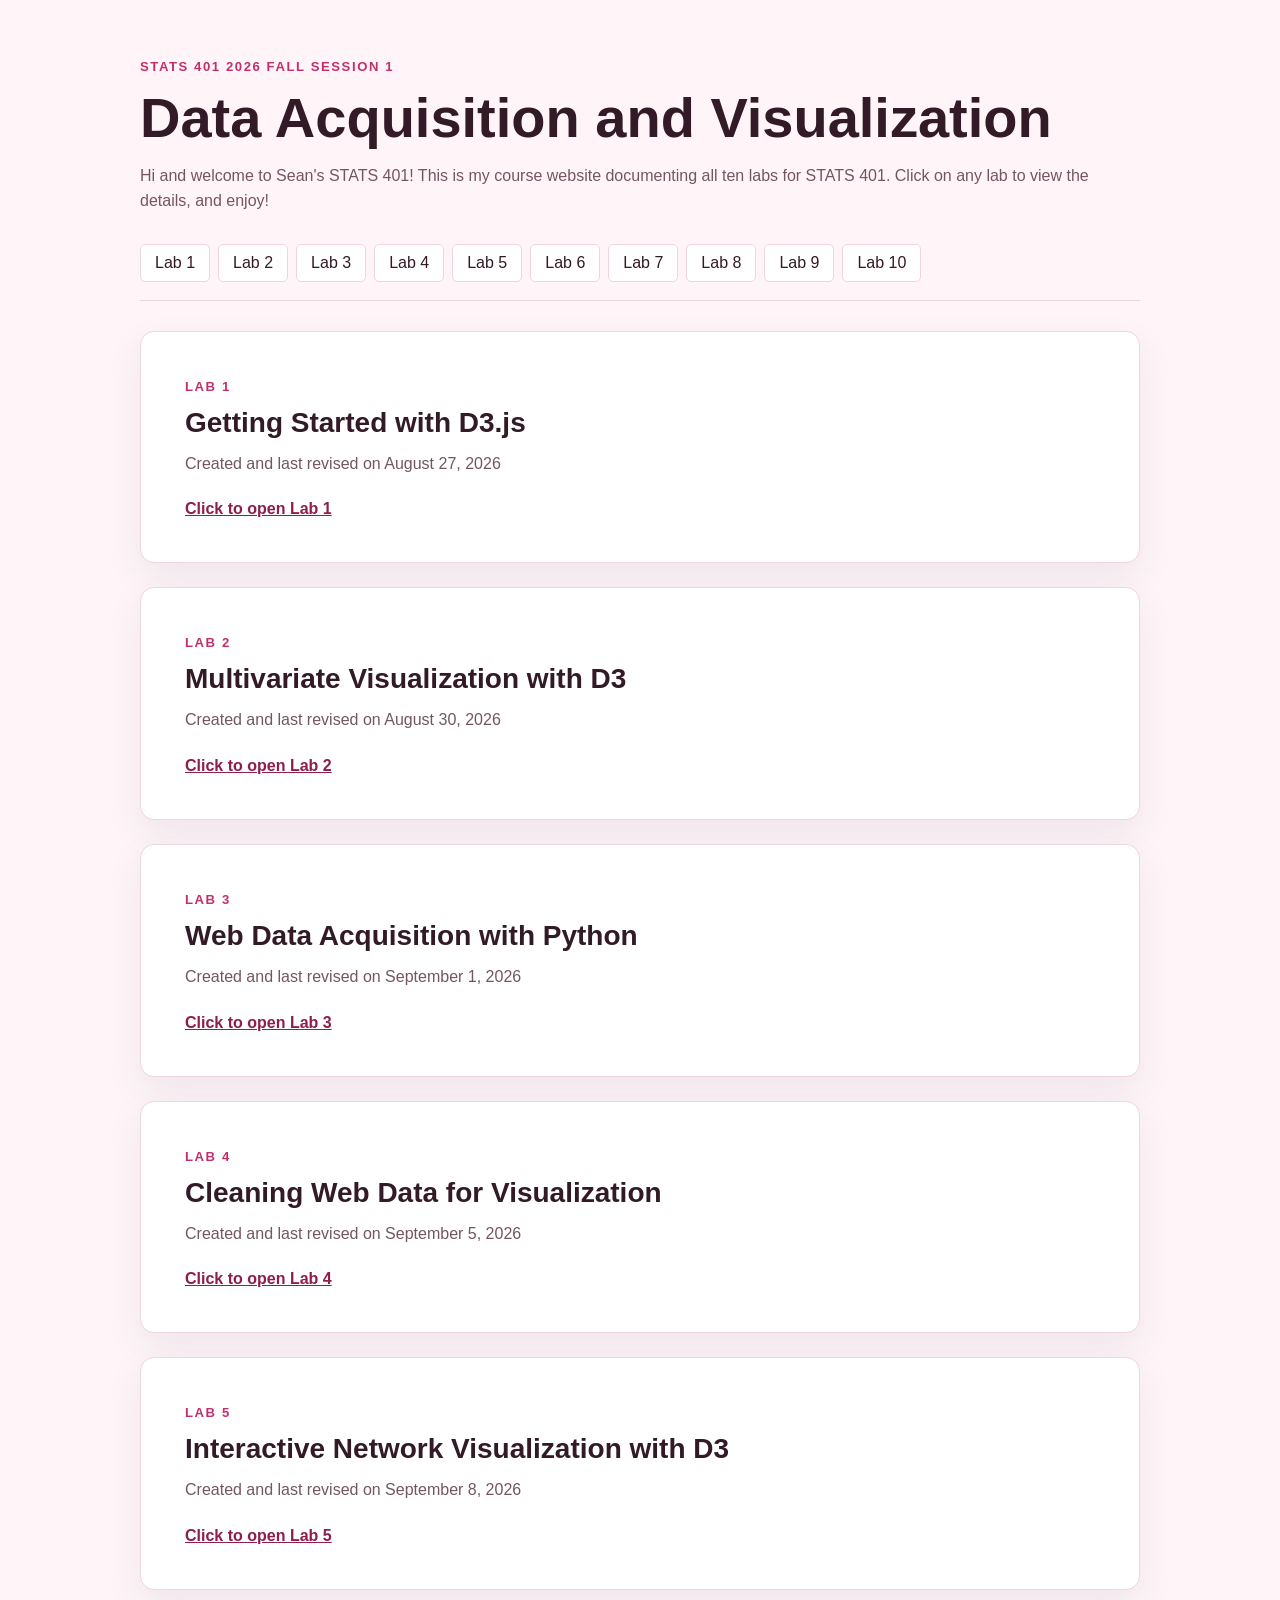
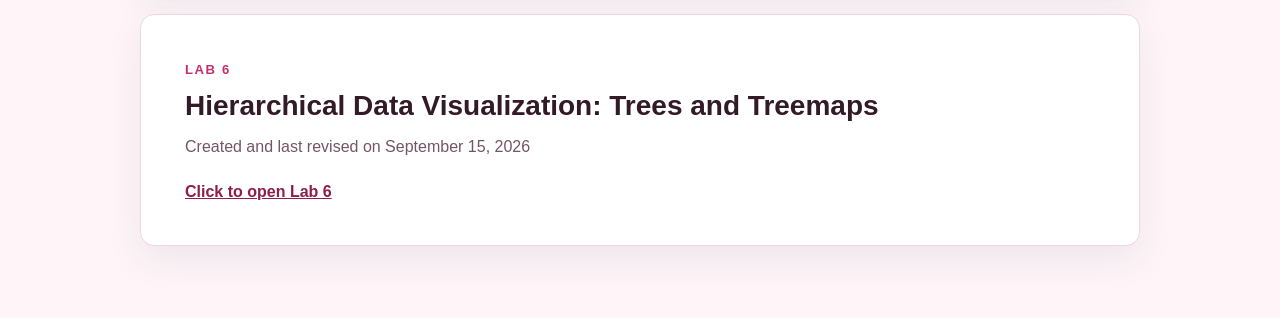
==== index.html @ 071e9806 "Complete Lab 6 hierarchical treemaps" ====
<!DOCTYPE html>
<html lang="en">
<head>
    <meta charset="UTF-8">
    <meta name="viewport" content="width=device-width, initial-scale=1.0">
    <title>STATS 401 Labs</title>
    <link rel="stylesheet" href="css/style.css?v=14">
</head>
<body>
    <main class="page-container">
        <header class="site-header">
            <p class="course-label">STATS 401 2026 Fall Session 1</p>
            <h1>Data Acquisition and Visualization</h1>
            <p class="site-description">Hi and welcome to Sean's STATS 401! This is my course website documenting all ten labs for STATS 401. Click on any lab to view the details, and enjoy!</p>
        </header>

        <nav class="lab-nav" aria-label="Lab navigation">
            <a href="lab1/index.html">Lab 1</a>
            <a href="lab2/index.html">Lab 2</a>
            <a href="lab3/index.html">Lab 3</a>
            <a href="lab4/index.html">Lab 4</a>
            <a href="lab5/index.html">Lab 5</a>
            <a href="lab6/index.html">Lab 6</a>
            <a href="lab7/index.html">Lab 7</a>
            <a href="lab8/index.html">Lab 8</a>
            <a href="lab9/index.html">Lab 9</a>
            <a href="lab10/index.html">Lab 10</a>
        </nav>

        <div class="lab-list">
            <section class="content-card">
                <p class="section-label">Lab 1</p>
                <h2>Getting Started with D3.js</h2>
                <p>Created and last revised on August 27, 2026</p>
                <a class="primary-link" href="lab1/index.html">Click to open Lab 1</a>
            </section>

            <section class="content-card">
                <p class="section-label">Lab 2</p>
                <h2>Multivariate Visualization with D3</h2>
                <p>Created and last revised on August 30, 2026</p>
                <a class="primary-link" href="lab2/index.html">Click to open Lab 2</a>
            </section>

            <section class="content-card">
                <p class="section-label">Lab 3</p>
                <h2>Web Data Acquisition with Python</h2>
                <p>Created and last revised on September 1, 2026</p>
                <a class="primary-link" href="lab3/index.html">Click to open Lab 3</a>
            </section>

            <section class="content-card">
                <p class="section-label">Lab 4</p>
                <h2>Cleaning Web Data for Visualization</h2>
                <p>Created and last revised on September 5, 2026</p>
                <a class="primary-link" href="lab4/index.html">Click to open Lab 4</a>
            </section>

            <section class="content-card">
                <p class="section-label">Lab 5</p>
                <h2>Interactive Network Visualization with D3</h2>
                <p>Created and last revised on September 8, 2026</p>
                <a class="primary-link" href="lab5/index.html">Click to open Lab 5</a>
            </section>

            <section class="content-card">
                <p class="section-label">Lab 6</p>
                <h2>Hierarchical Data Visualization: Trees and Treemaps</h2>
                <p>Created and last revised on September 15, 2026</p>
                <a class="primary-link" href="lab6/index.html">Click to open Lab 6</a>
            </section>
        </div>
    </main>
</body>
</html>
---- css/style.css ----
:root {
    --background: #fff5f8;
    --surface: #ffffff;
    --text: #321a26;
    --muted: #745563;
    --border: #f0d5df;
    --accent: #c32f6c;
    --accent-dark: #8f1d4d;
    --bar: #d9578b;
}
* {
    box-sizing: border-box;
}

body {
    margin: 0;
    min-height: 100vh;
    color: var(--text);
    background: var(--background);
    font-family: Arial, sans-serif;
}

.page-container {
    width: min(1000px, calc(100% - 32px));
    margin: 0 auto;
    padding: 56px 0 72px;
}

.site-header {
    margin-bottom: 30px;
}

h1,
h2,
p {
    margin-top: 0;
}

h1 {
    margin-bottom: 14px;
    font-size: clamp(2rem, 5vw, 3.5rem);
    line-height: 1.1;
}

h2 {
    margin-bottom: 12px;
    font-size: 1.75rem;
}

p {
    line-height: 1.6;
}

.course-label,
.section-label {
    margin-bottom: 10px;
    color: var(--accent);
    font-size: 0.82rem;
    font-weight: 700;
    letter-spacing: 0.12em;
    text-transform: uppercase;
}

.site-description,
.chart-description,
.content-card > p:not(.course-label, .section-label) {
    color: var(--muted);
}

.lab-nav {
    display: flex;
    flex-wrap: wrap;
    gap: 8px;
    margin: 30px 0;
    padding-bottom: 18px;
    border-bottom: 1px solid var(--border);
}

.lab-nav a {
    padding: 9px 14px;
    color: var(--text);
    background: var(--surface);
    border: 1px solid var(--border);
    border-radius: 5px;
    text-decoration: none;
}

.lab-nav a:hover,
.lab-nav a:focus-visible,
.lab-nav a.active {
    color: #ffffff;
    background: var(--accent-dark);
    border-color: var(--accent-dark);
}

.content-card {
    padding: clamp(24px, 5vw, 44px);
    background: var(--surface);
    border: 1px solid var(--border);
    border-radius: 14px;
    box-shadow: 0 14px 36px rgba(36, 57, 86, 0.08);
}

.lab-list {
    display: grid;
    gap: 24px;
}

.compact-nav {
    margin-top: 0;
}

.encoding-summary {
    display: grid;
    grid-template-columns: repeat(4, minmax(0, 1fr));
    gap: 10px;
    margin-top: 24px;
}

.encoding-summary span {
    display: flex;
    flex-direction: column;
    gap: 4px;
    padding: 12px 14px;
    color: var(--muted);
    background: var(--background);
    border: 1px solid var(--border);
    border-radius: 9px;
    font-size: 0.9rem;
}

.encoding-summary strong {
    color: var(--accent-dark);
}

.visualization-shell {
    position: relative;
    margin-top: 28px;
    overflow-x: auto;
}

.visualization-shell svg {
    display: block;
    width: 100%;
    min-width: 760px;
    height: auto;
}

.axis-title,
.legend-title {
    fill: var(--accent-dark);
    font-size: 15px;
    font-weight: 700;
}

.grid-lines path {
    display: none;
}

.grid-lines line {
    stroke: #f0dce4;
    stroke-width: 1;
}

.plot-axis path,
.plot-axis line {
    stroke: #8b6b78;
}

.plot-axis text {
    fill: var(--muted);
    font-size: 12px;
}

.city-mark {
    cursor: pointer;
    outline: none;
}

.city-point {
    filter: drop-shadow(0 4px 5px rgba(97, 22, 55, 0.2));
    transition: transform 150ms ease, stroke 150ms ease, opacity 150ms ease;
}

.city-mark:hover .city-point,
.city-mark:focus .city-point {
    stroke: var(--accent-dark);
    stroke-width: 3;
    transform: scale(1.12);
}

.city-label {
    fill: var(--text);
    font-size: 11px;
    font-weight: 700;
    paint-order: stroke;
    stroke: #ffffff;
    stroke-width: 3px;
    stroke-linejoin: round;
    pointer-events: none;
}

.city-tooltip {
    position: absolute;
    z-index: 3;
    display: flex;
    flex-direction: column;
    gap: 4px;
    min-width: 205px;
    padding: 12px 14px;
    color: #ffffff;
    background: var(--accent-dark);
    border-radius: 9px;
    box-shadow: 0 10px 26px rgba(80, 13, 43, 0.28);
    opacity: 0;
    pointer-events: none;
    transform: translate(-50%, calc(-100% - 14px));
    transition: opacity 120ms ease;
}

.city-tooltip.visible {
    opacity: 1;
}

.city-tooltip span {
    font-size: 0.88rem;
}

.size-legend-circle {
    fill: #f4a9c1;
    stroke: var(--accent-dark);
    stroke-width: 1.5;
}

.legend-label {
    fill: var(--muted);
    font-size: 13px;
}

.figure-caption {
    margin: 12px 0 0;
    color: var(--muted);
    font-size: 0.9rem;
    text-align: center;
}

.dataset-summary {
    display: grid;
    grid-template-columns: repeat(2, minmax(0, 1fr));
    gap: 12px;
    margin: 28px 0 34px;
}

.dataset-summary span {
    display: flex;
    flex-direction: column;
    gap: 5px;
    padding: 15px 16px;
    color: var(--muted);
    background: var(--background);
    border: 1px solid var(--border);
    border-radius: 9px;
}

.dataset-summary strong {
    color: var(--accent-dark);
}

.dataset-summary a,
.data-table a {
    color: var(--accent-dark);
    font-weight: 700;
}

.acquisition-notes {
    padding: 24px;
    background: #fff8fa;
    border-left: 4px solid var(--accent);
    border-radius: 0 10px 10px 0;
}

.acquisition-notes h2 {
    font-size: 1.35rem;
}

.acquisition-notes p {
    margin-bottom: 0;
    color: var(--muted);
}

.table-section {
    margin-top: 38px;
}

.table-heading-row {
    display: flex;
    align-items: flex-end;
    justify-content: space-between;
    gap: 24px;
}

.search-control {
    display: flex;
    flex-direction: column;
    gap: 7px;
    width: min(320px, 100%);
    color: var(--muted);
    font-size: 0.86rem;
    font-weight: 700;
}

.search-control input {
    width: 100%;
    padding: 10px 12px;
    color: var(--text);
    background: #ffffff;
    border: 1px solid var(--border);
    border-radius: 7px;
    font: inherit;
}

.search-input-group { display: flex; }
.search-input-group input { min-width: 0; flex: 1; border-radius: 7px 0 0 7px; }
.search-control button { padding: 10px 13px; color: #fff; background: var(--accent-dark); border: 1px solid var(--accent-dark); border-radius: 0 7px 7px 0; cursor: pointer; font: inherit; font-weight: 700; }
.search-control button:hover, .search-control button:focus-visible { background: var(--accent); }
.search-control button:disabled { opacity: .6; cursor: wait; }

.search-control input:focus {
    border-color: var(--accent);
    outline: 3px solid rgba(195, 47, 108, 0.14);
}

.sorting-help,
.table-status {
    color: var(--muted);
    font-size: 0.92rem;
}

.sorting-help {
    margin: 10px 0 4px;
}

.table-status {
    margin-bottom: 16px;
    font-weight: 700;
}

.table-container {
    max-height: 680px;
    overflow: auto;
    border: 1px solid var(--border);
    border-radius: 10px;
}

.data-table {
    width: 100%;
    min-width: 850px;
    border-collapse: collapse;
    background: #ffffff;
    font-size: 0.88rem;
}

.data-table caption {
    position: absolute;
    width: 1px;
    height: 1px;
    padding: 0;
    overflow: hidden;
    clip: rect(0, 0, 0, 0);
    white-space: nowrap;
    border: 0;
}

.data-table th {
    position: sticky;
    top: 0;
    z-index: 1;
    padding: 0;
    color: #ffffff;
    background: var(--accent-dark);
    text-align: left;
}

.sort-button {
    display: flex;
    align-items: center;
    justify-content: space-between;
    gap: 10px;
    width: 100%;
    padding: 13px 14px;
    color: inherit;
    background: transparent;
    border: 0;
    cursor: pointer;
    font: inherit;
    font-weight: 700;
    text-align: left;
}

.sort-button:hover,
.sort-button:focus-visible,
.sort-button.active {
    background: var(--accent);
}

.sort-indicator {
    min-width: 18px;
    font-size: 1.25rem;
    font-weight: 900;
}

.static-column-heading { display: block; padding: 13px 14px; }
.popularity-stars { color: #b11f5d; font-size: 1rem; letter-spacing: .04em; white-space: nowrap; }

.data-table td {
    padding: 11px 14px;
    color: var(--muted);
    border-bottom: 1px solid var(--border);
    vertical-align: top;
}

.data-table tbody tr:nth-child(even) {
    background: #fff7fa;
}

.data-table tbody tr:hover {
    background: #fdebf2;
}

.data-table tbody tr:last-child td {
    border-bottom: 0;
}

.justification-card {
    margin-top: 24px;
}

.justification-card p:last-child {
    margin-bottom: 0;
    color: var(--muted);
}

.primary-link,
.back-link {
    color: var(--accent-dark);
    font-weight: 700;
}

.primary-link {
    display: inline-block;
    margin-top: 8px;
}

.back-link {
    display: inline-block;
    margin-bottom: 24px;
    text-decoration: none;
}

#chart {
    position: relative;
    margin-top: 30px;
    overflow-x: auto;
}

#chart svg {
    display: block;
    width: 100%;
    min-width: 700px;
    height: auto;
}

.bar {
    fill: var(--bar);
    cursor: pointer;
    transition: fill 160ms ease, opacity 160ms ease;
}

.bar:hover,
.bar:focus {
    fill: var(--accent-dark);
    outline: none;
}

.chart-tooltip {
    position: absolute;
    z-index: 2;
    display: flex;
    flex-direction: column;
    gap: 3px;
    min-width: 112px;
    padding: 10px 12px;
    color: #ffffff;
    background: var(--accent-dark);
    border-radius: 7px;
    box-shadow: 0 8px 22px rgba(80, 13, 43, 0.22);
    opacity: 0;
    pointer-events: none;
    transform: translate(-50%, calc(-100% - 12px));
    transition: opacity 120ms ease;
}

.chart-tooltip.visible {
    opacity: 1;
}

.chart-tooltip span {
    font-size: 0.88rem;
}

.name-label,
.score-label {
    text-anchor: middle;
}

.name-label {
    fill: var(--text);
    font-size: 15px;
    font-weight: 700;
}

.score-label {
    fill: var(--muted);
    font-size: 14px;
}

.error-message {
    padding: 14px;
    color: #8b1e1e;
    background: #fff1f1;
    border: 1px solid #efc2c2;
    border-radius: 6px;
}

.placeholder-card {
    max-width: 680px;
}

.method-note {
    margin: 30px 0;
    padding: 20px 22px;
    background: #fff8fa;
    border-left: 4px solid var(--accent);
    border-radius: 0 10px 10px 0;
}

.method-note h2 { font-size: 1.3rem; }
.method-note p { margin-bottom: 0; color: var(--muted); }
.method-note code { color: var(--accent-dark); overflow-wrap: anywhere; }
.lab4-figure { margin-top: 34px; }
.lab4-chart { position: relative; margin-top: 22px; overflow-x: auto; }
.lab4-chart svg { display: block; width: 100%; min-width: 700px; height: auto; }
.sentiment-segment { cursor: pointer; stroke: #fff; stroke-width: 2; transition: opacity 150ms ease, stroke-width 150ms ease; }
.sentiment-segment:hover,
.sentiment-segment:focus { opacity: .82; stroke: var(--text); stroke-width: 3; outline: none; }
.sentiment-legend text { fill: var(--text); font-size: 14px; font-weight: 700; }
.lab4-tooltip { min-width: 210px; }

.lab5-section { margin-top: 42px; }
.network-chart,
.matrix-chart { position: relative; margin-top: 18px; overflow-x: auto; border: 1px solid var(--border); border-radius: 12px; background: #fffafd; }
.network-chart svg,
.matrix-chart svg { display: block; width: 100%; height: auto; }
.network-chart svg { min-width: 100%; }
.matrix-chart svg { min-width: 720px; }
.network-legend { display: grid; gap: 12px; margin-top: 18px; padding: 16px 18px; background: #fff7fa; border: 1px solid var(--border); border-radius: 10px; color: var(--muted); font-size: .86rem; }
.legend-row { display: flex; flex-wrap: wrap; align-items: center; gap: 8px 14px; }
.legend-row strong { min-width: 185px; color: var(--text); }
.legend-item { display: inline-flex; align-items: center; gap: 6px; }
.legend-swatch { width: 13px; height: 13px; border-radius: 3px; border: 1px solid rgba(80, 13, 43, .24); }
.legend-strip { width: 8px; height: 17px; border-radius: 2px; }
.legend-line { width: 34px; height: 0; border-top: 4px solid #655d66; }
.legend-line.route-metro { height: 4px; border: 0; background: repeating-linear-gradient(to right, #655d66 0 10px, transparent 10px 18px); }
.legend-line.route-shuttle { height: 6px; border: 0; background: radial-gradient(circle, #655d66 0 2px, transparent 2.2px) left center / 9px 6px repeat-x; }
.legend-note { flex-basis: 100%; color: var(--accent-dark); font-weight: 700; }
.station-key { display: inline-block; width: 16px; height: 16px; border: 2px solid var(--accent-dark); border-radius: 50%; background: #fff; }
.station-terminal { background: var(--accent-dark); }
.station-transfer { background: linear-gradient(90deg, var(--accent-dark) 0 50%, #fff 50% 100%); }
.node-size-example { display: inline-block; border: 2px solid var(--accent-dark); border-radius: 50%; background: #fff; }
.node-small { width: 14px; height: 14px; }
.node-large { width: 32px; height: 32px; }
.link-width-example { display: inline-block; width: 48px; border-top: solid #655d66; }
.link-thin { border-top-width: 2px; }
.link-wide { border-top-width: 9px; }
.time-light { background: #e1e1e1; }
.time-medium { background: #929292; }
.time-dark { background: #353535; }
.network-links line { stroke-opacity: .56; cursor: pointer; transition: opacity 130ms ease, stroke-width 130ms ease; }
.network-links line.dimmed { opacity: .06; }
.network-links line.emphasized { opacity: 1; stroke-width: 9px; }
.network-node { cursor: grab; transition: opacity 130ms ease; outline: none; }
.network-node:active { cursor: grabbing; }
.network-node.dimmed { opacity: .12; }
.network-node .node-outline { stroke-width: 3px; filter: drop-shadow(0 2px 2px rgba(30, 25, 30, .18)); }
.network-node .node-role-fill { pointer-events: none; }
.network-node:focus .node-outline,
.network-node:hover .node-outline { stroke: var(--text); stroke-width: 4.5px; }
.node-number { fill: #241a20; stroke: #fff; stroke-width: 3px; paint-order: stroke; font-size: 10px; font-weight: 900; text-anchor: middle; pointer-events: none; }
.network-tooltip { min-width: 210px; }
.matrix-cell { stroke: #f3dce5; stroke-width: .45px; }
.matrix-cell.connected { cursor: pointer; }
.matrix-cell.connected:hover,
.matrix-cell.connected:focus { stroke: var(--text); stroke-width: 2px; outline: none; }
.matrix-label { fill: var(--muted); font-size: 8.5px; font-weight: 700; }
.matrix-axis-title { fill: var(--text); font-size: 14px; font-weight: 800; }
.matrix-district-heading { font-size: 11px; font-weight: 900; letter-spacing: .08em; }
.matrix-group-boundary { stroke: #756a70; stroke-width: 1.4px; stroke-opacity: .62; pointer-events: none; }
.network-findings { display: grid; gap: 18px; margin: 14px 0 0; padding-left: 22px; color: var(--muted); }
.network-findings h3 { margin: 0 0 6px; color: var(--text); font-size: 1rem; }
.network-findings p { margin: 0; }
.network-findings strong { color: var(--text); }
.lab5-writing p,
.lab5-writing li { line-height: 1.65; }
.lab5-dataset { margin-top: 34px; }
.lab5-dataset .dataset-summary { margin-bottom: 0; }

.lab6-section { margin-top: 38px; }
.gdp-legend { display: flex; flex-wrap: wrap; align-items: center; gap: 12px 22px; padding: 16px 18px; color: var(--muted); background: #fff7fa; border: 1px solid var(--border); border-radius: 10px; }
.gdp-legend-item { display: inline-flex; align-items: center; gap: 7px; font-weight: 700; }
.gdp-legend-item i { width: 18px; height: 18px; border: 1px solid rgba(80, 13, 43, .24); border-radius: 4px; }
.gdp-size-note { color: var(--accent-dark); font-weight: 800; }
.treemap-chart { position: relative; margin-top: 18px; overflow-x: auto; background: #fffafd; border: 1px solid var(--border); border-radius: 12px; }
.treemap-chart svg { display: block; width: 100%; min-width: 760px; height: auto; }
.country-cell { cursor: pointer; outline: none; }
.country-cell rect { stroke: #fff; stroke-width: 2px; transition: filter 130ms ease, stroke-width 130ms ease; }
.country-cell:hover rect,
.country-cell:focus rect,
.country-cell.active rect { filter: brightness(.9); stroke: var(--text); stroke-width: 4px; }
.country-label,
.country-value { fill: #351724; stroke: rgba(255,255,255,.88); stroke-width: 3px; paint-order: stroke; pointer-events: none; }
.country-label { font-size: 13px; font-weight: 900; }
.country-value { font-size: 11px; font-weight: 700; }
.hierarchy-containers { pointer-events: none; }
.hierarchy-container rect { fill: none; stroke: var(--accent-dark); }
.hierarchy-container.depth-1 rect { stroke-width: 4px; }
.hierarchy-container.depth-2 rect { stroke-width: 1.8px; stroke-dasharray: 5 3; }
.hierarchy-container text { fill: var(--accent-dark); stroke: #fffafd; stroke-width: 4px; paint-order: stroke; font-weight: 900; }
.hierarchy-container.depth-1 text { font-size: 14px; }
.hierarchy-container.depth-2 text { font-size: 11px; }
.treemap-tooltip { min-width: 225px; }
.lab6-writing p { line-height: 1.68; }

@media (max-width: 640px) {
    .page-container {
        padding-top: 32px;
    }

    .encoding-summary {
        grid-template-columns: repeat(2, minmax(0, 1fr));
    }

    .dataset-summary {
        grid-template-columns: 1fr;
    }

    .table-heading-row {
        align-items: stretch;
        flex-direction: column;
        gap: 8px;
    }
}
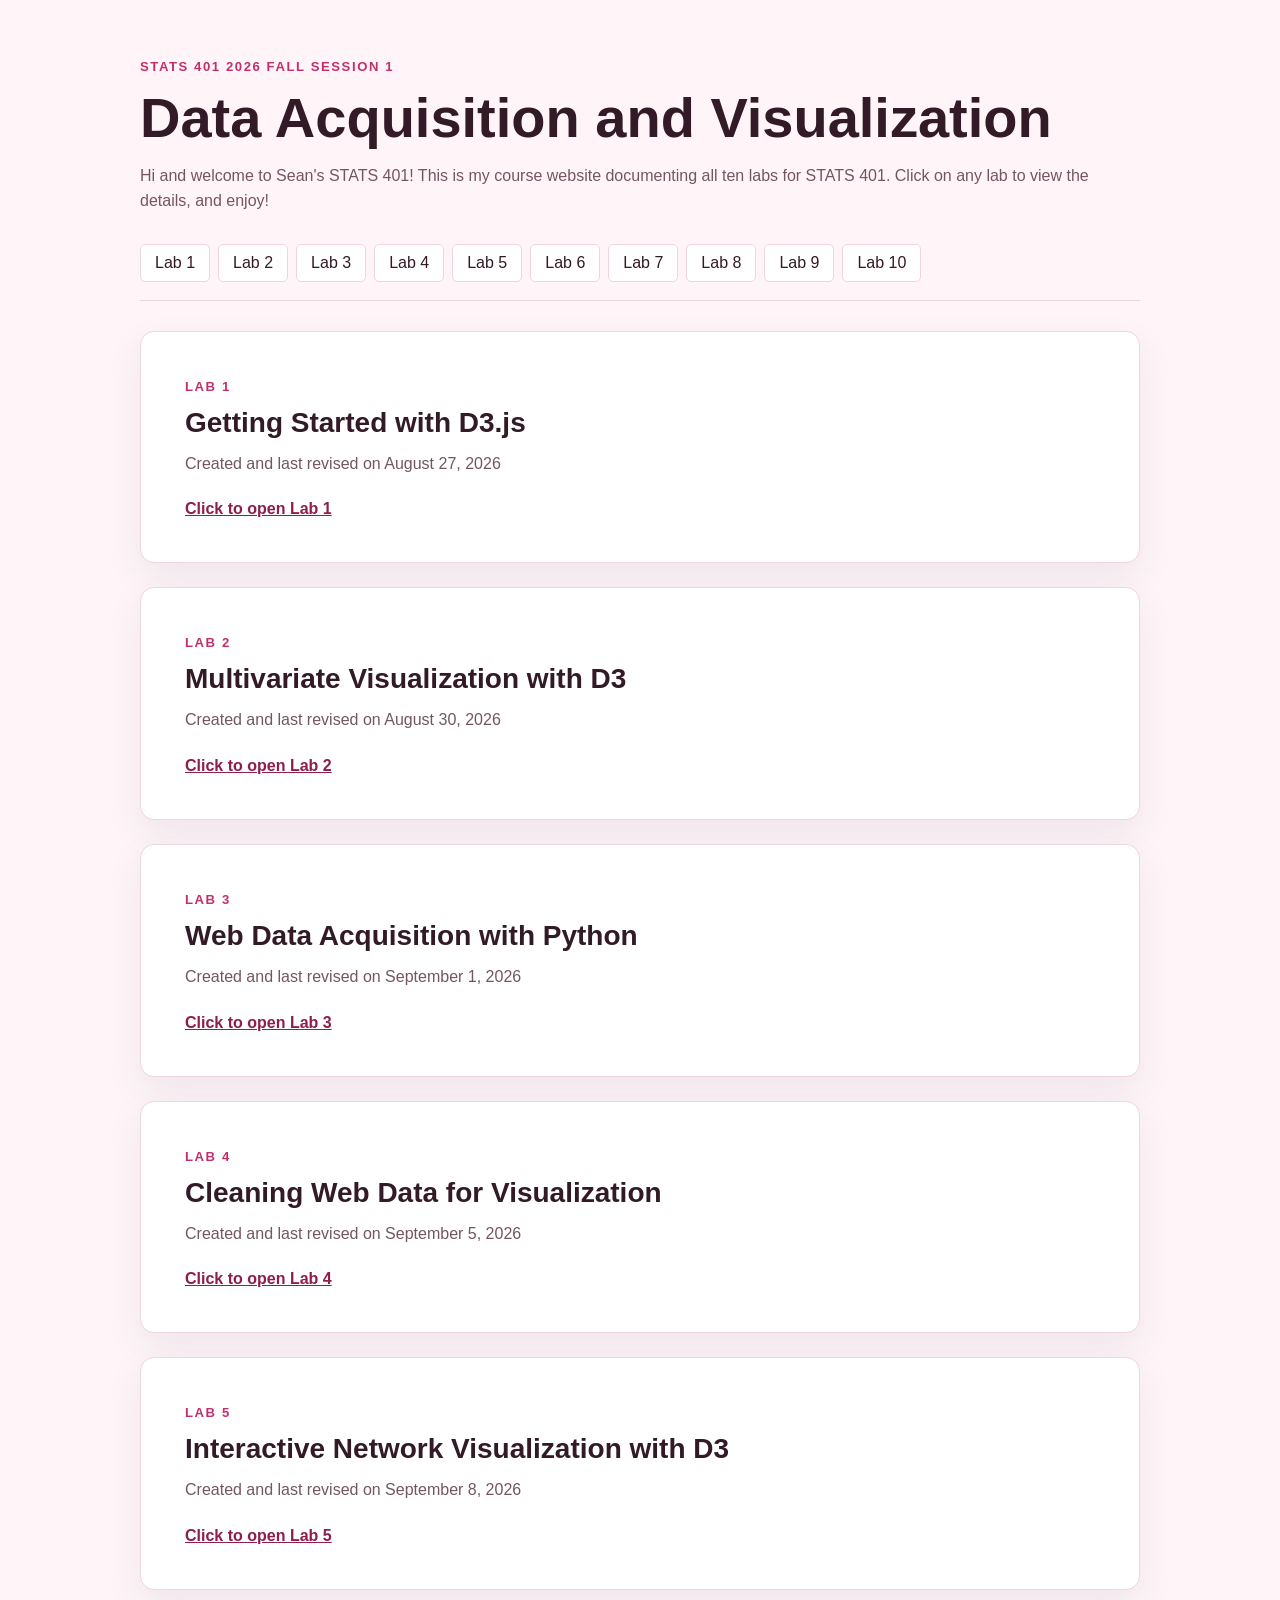
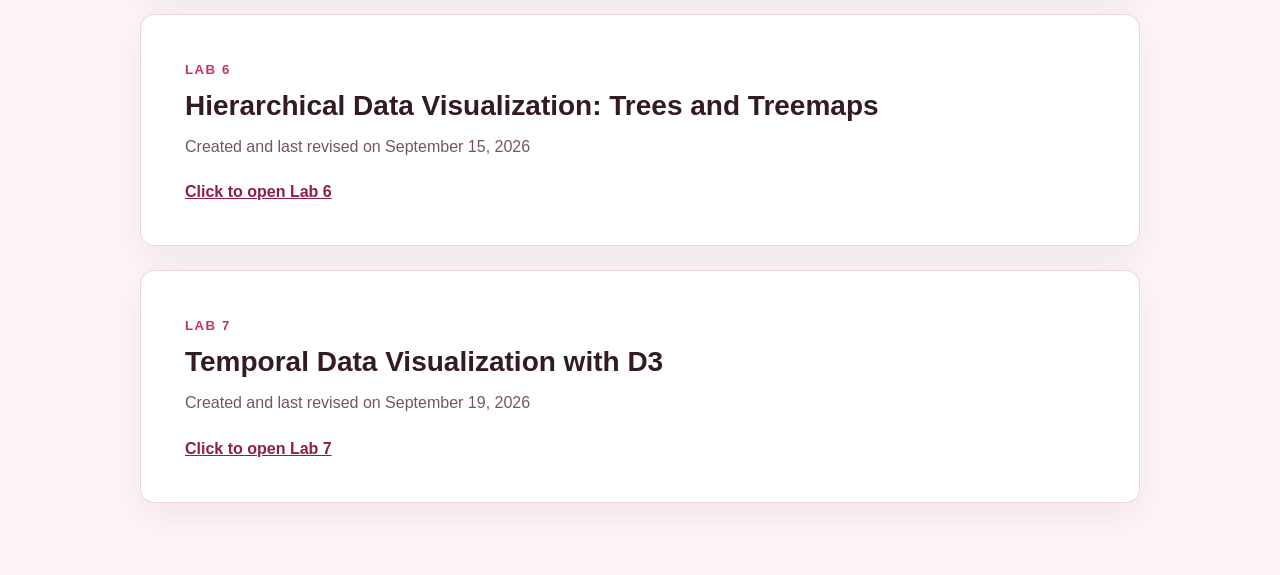
==== commit bab31d0a: "Complete Lab 7 temporal network visualization" ====
--- a/index.html
+++ b/index.html
@@ -4,7 +4,7 @@
     <meta charset="UTF-8">
     <meta name="viewport" content="width=device-width, initial-scale=1.0">
     <title>STATS 401 Labs</title>
-    <link rel="stylesheet" href="css/style.css?v=14">
+    <link rel="stylesheet" href="css/style.css?v=16">
 </head>
 <body>
     <main class="page-container">
@@ -69,6 +69,13 @@
                 <p>Created and last revised on September 15, 2026</p>
                 <a class="primary-link" href="lab6/index.html">Click to open Lab 6</a>
             </section>
+
+            <section class="content-card">
+                <p class="section-label">Lab 7</p>
+                <h2>Temporal Data Visualization with D3</h2>
+                <p>Created and last revised on September 19, 2026</p>
+                <a class="primary-link" href="lab7/index.html">Click to open Lab 7</a>
+            </section>
         </div>
     </main>
 </body>
--- a/css/style.css
+++ b/css/style.css
@@ -619,6 +619,7 @@
 .gdp-legend-item { display: inline-flex; align-items: center; gap: 7px; font-weight: 700; }
 .gdp-legend-item i { width: 18px; height: 18px; border: 1px solid rgba(80, 13, 43, .24); border-radius: 4px; }
 .gdp-size-note { color: var(--accent-dark); font-weight: 800; }
+.lab6-page { width: min(1300px, calc(100% - 32px)); }
 .treemap-chart { position: relative; margin-top: 18px; overflow-x: auto; background: #fffafd; border: 1px solid var(--border); border-radius: 12px; }
 .treemap-chart svg { display: block; width: 100%; min-width: 760px; height: auto; }
 .country-cell { cursor: pointer; outline: none; }
@@ -640,6 +641,54 @@
 .treemap-tooltip { min-width: 225px; }
 .lab6-writing p { line-height: 1.68; }
 
+.lab7-page { width: min(1280px, calc(100% - 32px)); }
+.lab7-section { margin-top: 40px; }
+.temporal-controls { display: grid; grid-template-columns: auto minmax(280px, 1fr) auto; align-items: center; gap: 18px; margin: 22px 0 18px; padding: 18px; background: #fff7fa; border: 1px solid var(--border); border-radius: 12px; }
+.playback-buttons { display: flex; flex-wrap: wrap; gap: 8px; }
+.playback-buttons button { min-height: 42px; padding: 9px 14px; color: #fff; background: var(--accent-dark); border: 1px solid var(--accent-dark); border-radius: 8px; cursor: pointer; font: inherit; font-weight: 800; }
+.playback-buttons button:hover,
+.playback-buttons button:focus-visible { background: var(--accent); outline: 3px solid rgba(195, 47, 108, .16); outline-offset: 2px; }
+.time-slider-control { display: grid; gap: 7px; color: var(--text); font-size: .9rem; font-weight: 800; }
+.time-slider-control input { width: 100%; accent-color: var(--accent-dark); cursor: pointer; }
+.current-time { display: grid; min-width: 150px; gap: 3px; color: var(--muted); text-align: right; }
+.current-time strong { color: var(--accent-dark); font-size: 1.06rem; }
+.network-status { margin: 0 0 10px; color: var(--muted); font-size: .9rem; font-weight: 700; }
+.network-status.ready { color: #326b4d; }
+.temporal-network-chart { position: relative; overflow: hidden; background: #fffafd; border: 1px solid var(--border); border-radius: 12px; }
+.temporal-network-chart svg { display: block; width: 100%; height: auto; }
+.region-guides text { fill: #a87489; font-size: 16px; font-weight: 900; letter-spacing: .12em; text-anchor: middle; text-transform: uppercase; }
+.temporal-link { cursor: pointer; stroke-linecap: round; transition: opacity 150ms ease; }
+.temporal-link.dimmed { opacity: .07 !important; }
+.temporal-link.emphasized { stroke: var(--text); stroke-opacity: 1 !important; }
+.temporal-node { cursor: grab; outline: none; transition: opacity 150ms ease; }
+.temporal-node.dragging { cursor: grabbing; }
+.temporal-node circle { stroke: #54122f; stroke-width: 4px; filter: drop-shadow(0 3px 4px rgba(80,13,43,.2)); transition: r 420ms ease, opacity 150ms ease, stroke-width 150ms ease; }
+.temporal-node.inactive circle { opacity: .3; }
+.temporal-node:hover circle,
+.temporal-node:focus circle { stroke-width: 7px; }
+.temporal-node.dimmed { opacity: .12; }
+.company-label { fill: var(--text); stroke: #fff; stroke-width: 4px; paint-order: stroke; font-size: 12px; font-weight: 900; pointer-events: none; }
+.temporal-tooltip { min-width: 230px; }
+.day-summary { display: grid; grid-template-columns: repeat(4, minmax(0, 1fr)); gap: 12px; margin-top: 16px; }
+.day-summary span { display: grid; gap: 4px; padding: 14px 16px; color: var(--muted); background: #fff7fa; border: 1px solid var(--border); border-radius: 9px; }
+.day-summary strong { color: var(--accent-dark); font-size: 1.2rem; }
+.temporal-legend .legend-row strong { min-width: 225px; }
+.region-key { width: 24px; height: 24px; overflow: visible; }
+.temporal-node-size { display: inline-block; background: #d94f7e; border: 3px solid #54122f; border-radius: 50%; }
+.temporal-node-small { width: 15px; height: 15px; }
+.temporal-node-large { width: 34px; height: 34px; }
+.lab7-writing p,
+.lab7-writing li { line-height: 1.68; }
+.temporal-findings { display: grid; gap: 22px; margin: 18px 0 0; padding-left: 24px; color: var(--muted); }
+.temporal-findings h3 { margin: 0 0 7px; color: var(--text); font-size: 1.05rem; }
+.temporal-findings p { margin: 0; }
+
+@media (max-width: 900px) {
+    .temporal-controls { grid-template-columns: 1fr; }
+    .current-time { text-align: left; }
+    .day-summary { grid-template-columns: repeat(2, minmax(0, 1fr)); }
+}
+
 @media (max-width: 640px) {
     .page-container {
         padding-top: 32px;
@@ -658,4 +707,7 @@
         flex-direction: column;
         gap: 8px;
     }
-}
+
+    .day-summary { grid-template-columns: 1fr; }
+    .playback-buttons button { flex: 1; }
+}
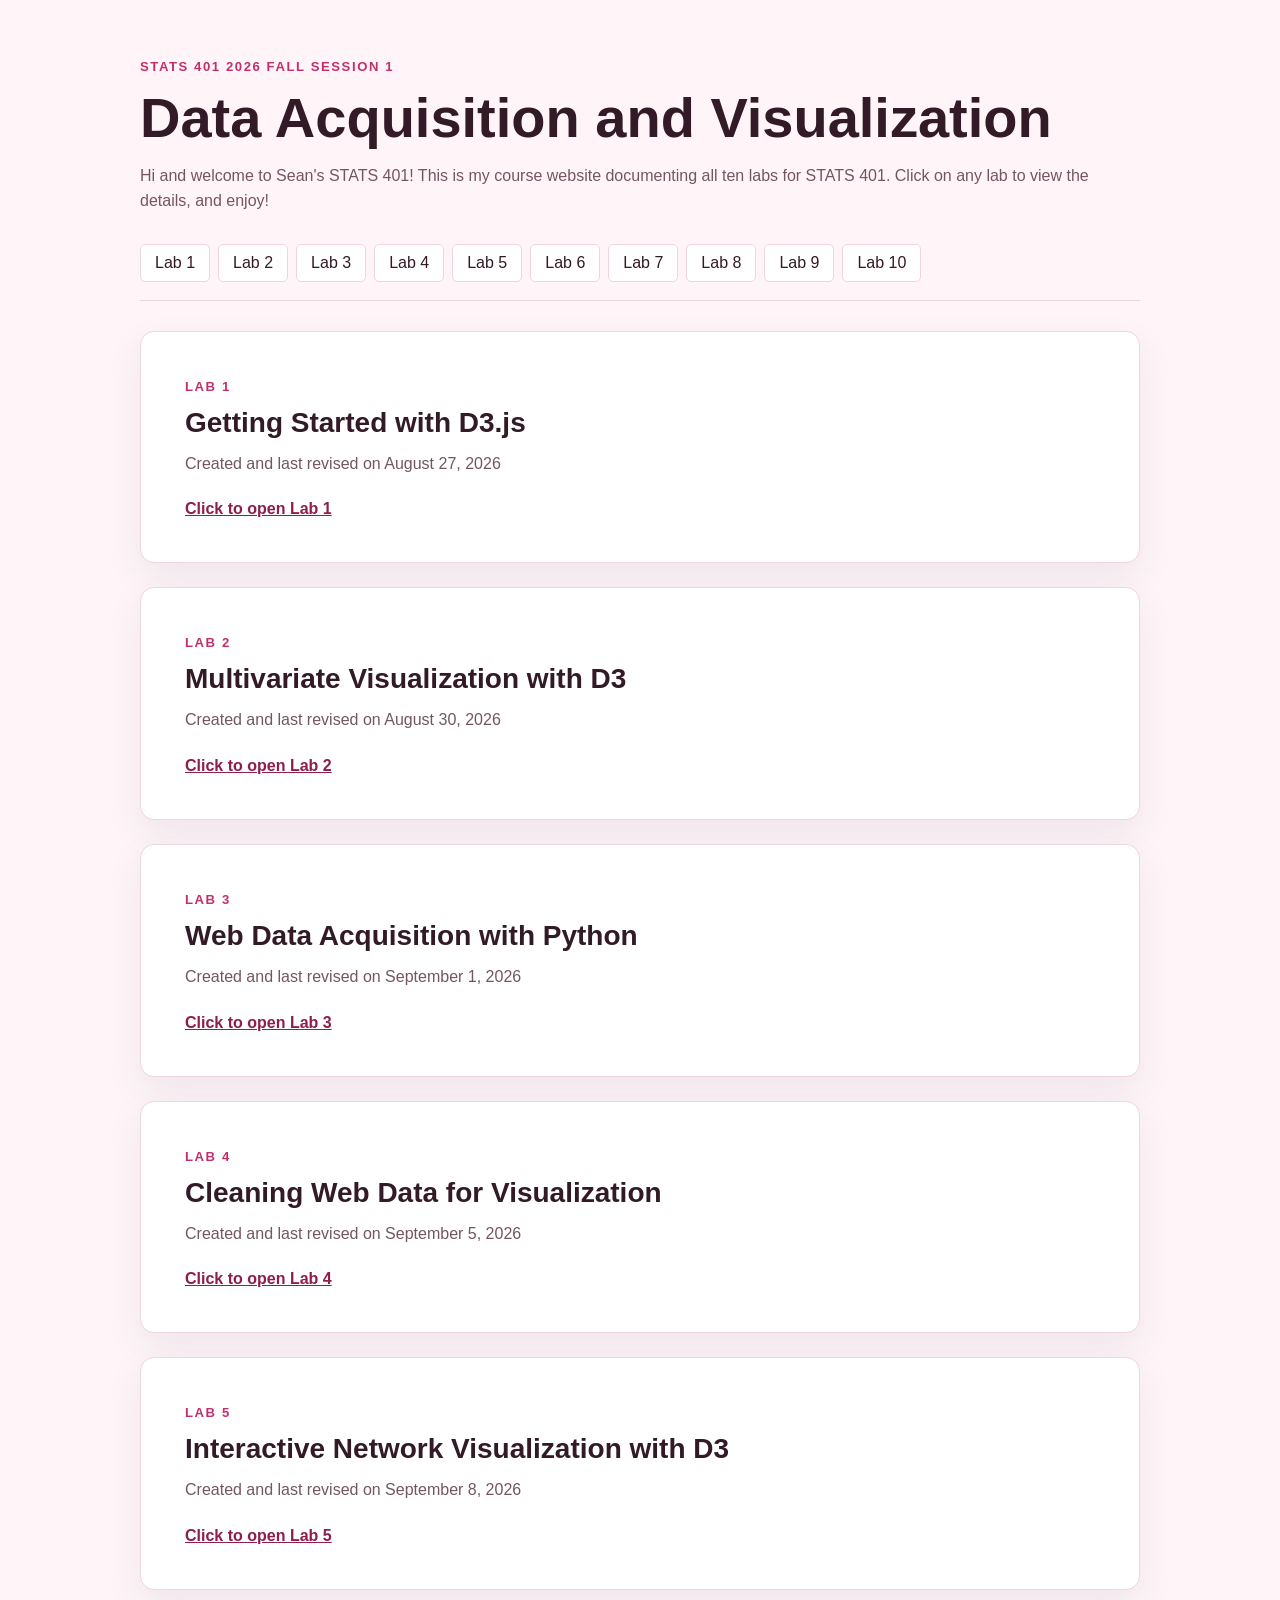
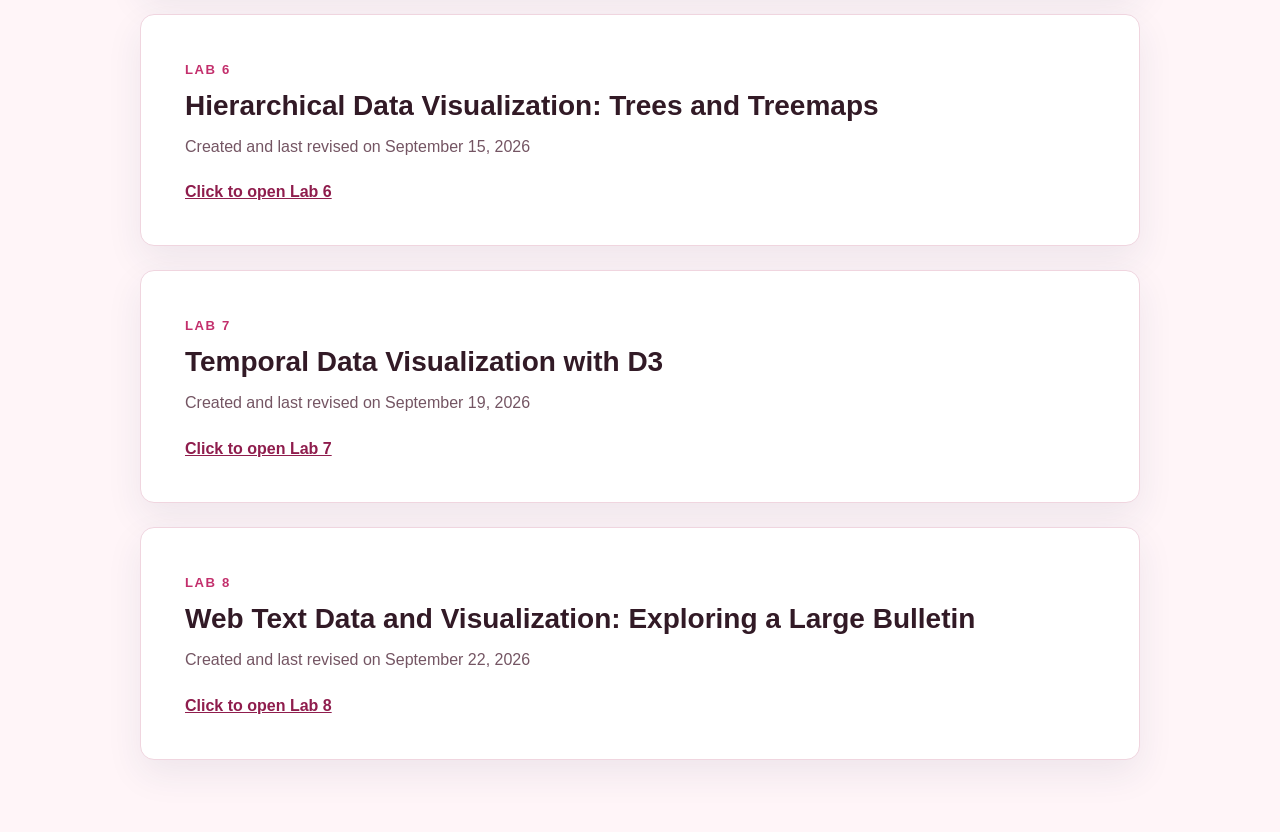
==== commit 0a5271ca: "Complete Lab 8 semantic bulletin visualization" ====
--- a/index.html
+++ b/index.html
@@ -4,7 +4,7 @@
     <meta charset="UTF-8">
     <meta name="viewport" content="width=device-width, initial-scale=1.0">
     <title>STATS 401 Labs</title>
-    <link rel="stylesheet" href="css/style.css?v=16">
+    <link rel="stylesheet" href="css/style.css?v=17">
 </head>
 <body>
     <main class="page-container">
@@ -76,6 +76,13 @@
                 <p>Created and last revised on September 19, 2026</p>
                 <a class="primary-link" href="lab7/index.html">Click to open Lab 7</a>
             </section>
+
+            <section class="content-card">
+                <p class="section-label">Lab 8</p>
+                <h2>Web Text Data and Visualization: Exploring a Large Bulletin</h2>
+                <p>Created and last revised on September 22, 2026</p>
+                <a class="primary-link" href="lab8/index.html">Click to open Lab 8</a>
+            </section>
         </div>
     </main>
 </body>
--- a/css/style.css
+++ b/css/style.css
@@ -656,7 +656,6 @@
 .network-status.ready { color: #326b4d; }
 .temporal-network-chart { position: relative; overflow: hidden; background: #fffafd; border: 1px solid var(--border); border-radius: 12px; }
 .temporal-network-chart svg { display: block; width: 100%; height: auto; }
-.region-guides text { fill: #a87489; font-size: 16px; font-weight: 900; letter-spacing: .12em; text-anchor: middle; text-transform: uppercase; }
 .temporal-link { cursor: pointer; stroke-linecap: round; transition: opacity 150ms ease; }
 .temporal-link.dimmed { opacity: .07 !important; }
 .temporal-link.emphasized { stroke: var(--text); stroke-opacity: 1 !important; }
@@ -675,8 +674,10 @@
 .temporal-legend .legend-row strong { min-width: 225px; }
 .region-key { width: 24px; height: 24px; overflow: visible; }
 .temporal-node-size { display: inline-block; background: #d94f7e; border: 3px solid #54122f; border-radius: 50%; }
-.temporal-node-small { width: 15px; height: 15px; }
-.temporal-node-large { width: 34px; height: 34px; }
+.temporal-node-small { width: 12px; height: 12px; }
+.temporal-node-large { width: 44px; height: 44px; }
+.temporal-legend .link-thin { border-top-width: 1px; }
+.temporal-legend .link-wide { border-top-width: 14px; }
 .lab7-writing p,
 .lab7-writing li { line-height: 1.68; }
 .temporal-findings { display: grid; gap: 22px; margin: 18px 0 0; padding-left: 24px; color: var(--muted); }
@@ -711,3 +712,75 @@
     .day-summary { grid-template-columns: 1fr; }
     .playback-buttons button { flex: 1; }
 }
+
+/* Lab 8: bulletin text exploration */
+.lab8-page { width: min(1400px, calc(100% - 32px)); }
+.lab8-section { margin-top: 44px; }
+.lab8-stat-grid { display: grid; grid-template-columns: repeat(6, minmax(0, 1fr)); gap: 10px; margin: 22px 0; }
+.lab8-stat-grid span { display: grid; gap: 3px; min-height: 82px; align-content: center; padding: 12px; color: var(--muted); text-align: center; background: #fff7fa; border: 1px solid var(--border); border-radius: 10px; }
+.lab8-stat-grid strong { color: var(--accent-dark); font-size: 1.35rem; }
+.method-details { padding: 14px 18px; background: #fffafd; border: 1px solid var(--border); border-radius: 10px; }
+.method-details summary { color: var(--accent-dark); cursor: pointer; font-weight: 900; }
+.method-details p { margin-bottom: 0; line-height: 1.65; }
+.overview-grid { display: grid; grid-template-columns: 1fr 1fr; gap: 18px; margin-top: 20px; }
+.mini-chart-card { overflow: hidden; padding: 18px; background: #fffafd; border: 1px solid var(--border); border-radius: 12px; }
+.mini-chart-card h3 { margin: 0 0 12px; color: var(--text); font-size: 1rem; }
+.mini-chart-card svg { display: block; width: 100%; height: auto; }
+.bar-label { fill: var(--text); font-size: 10px; font-weight: 750; }
+.bar-value { fill: var(--accent-dark); font-size: 10px; font-weight: 900; }
+.topic-term-table-wrap { overflow-x: auto; margin-top: 18px; border: 1px solid var(--border); border-radius: 10px; }
+.topic-term-table { width: 100%; min-width: 760px; border-collapse: collapse; background: #fffafd; }
+.topic-term-table th, .topic-term-table td { padding: 11px 13px; border-bottom: 1px solid var(--border); text-align: left; }
+.topic-term-table thead th { color: var(--accent-dark); background: #fff1f6; }
+.topic-term-table tbody th { color: var(--text); font-size: .9rem; }
+.table-topic-dot { display: inline-block; width: 11px; height: 11px; margin-right: 8px; border-radius: 50%; }
+.lab8-controls { display: grid; grid-template-columns: 1.4fr 1fr 1fr auto auto; gap: 10px; align-items: end; margin: 20px 0 14px; padding: 15px; background: #fff7fa; border: 1px solid var(--border); border-radius: 11px; }
+.lab8-controls label { display: grid; gap: 5px; color: var(--accent-dark); font-size: .84rem; font-weight: 900; }
+.lab8-controls input, .lab8-controls select, .lab8-controls button { min-height: 42px; padding: 8px 10px; border: 1px solid #dc9eb8; border-radius: 7px; font: inherit; }
+.lab8-controls input, .lab8-controls select { min-width: 0; color: var(--text); background: white; }
+.lab8-controls button { color: white; background: var(--accent-dark); cursor: pointer; font-weight: 850; }
+.lab8-controls button:hover, .lab8-controls button:focus-visible { background: var(--accent); outline: 3px solid rgba(195,47,108,.16); }
+.semantic-workspace { display: grid; grid-template-columns: minmax(0, 1.7fr) minmax(300px, .75fr); gap: 16px; align-items: stretch; }
+.semantic-map { position: relative; overflow: hidden; min-height: 560px; background: radial-gradient(circle at 50% 45%, #fff 0, #fff8fb 72%); border: 1px solid var(--border); border-radius: 12px; }
+.semantic-map svg { display: block; width: 100%; height: auto; touch-action: none; }
+.map-background { fill: transparent; cursor: move; }
+.semantic-point { stroke: #fff; stroke-width: 1.1px; opacity: .78; cursor: pointer; transition: opacity 120ms ease, stroke-width 120ms ease; }
+.semantic-point.filtered-out { opacity: .035; pointer-events: none; }
+.semantic-point:hover, .semantic-point:focus { stroke: #371021; stroke-width: 2.8px; opacity: 1; outline: none; }
+.semantic-point.selected { stroke: #111; stroke-width: 4px; opacity: 1; }
+.semantic-point.neighbor { stroke: #f0b429; stroke-width: 3px; opacity: 1; }
+.passage-details { max-height: 720px; overflow-y: auto; padding: 20px; background: #fff7fa; border: 1px solid var(--border); border-radius: 12px; }
+.passage-details h3 { margin: 5px 0 10px; color: var(--text); }
+.passage-details dl { display: grid; gap: 7px; margin: 0 0 15px; }
+.passage-details dl div { display: grid; grid-template-columns: 85px 1fr; gap: 8px; }
+.passage-details dt { color: var(--accent-dark); font-weight: 900; }
+.passage-details dd { margin: 0; color: var(--muted); }
+.passage-text { padding: 13px; color: var(--text); line-height: 1.58; background: white; border-left: 4px solid var(--accent); border-radius: 6px; }
+.passage-details h4 { margin: 20px 0 9px; color: var(--accent-dark); }
+.neighbor-list { display: grid; gap: 7px; padding-left: 20px; }
+.neighbor-list button { width: 100%; padding: 9px; text-align: left; background: white; border: 1px solid var(--border); border-radius: 7px; cursor: pointer; }
+.neighbor-list button strong, .neighbor-list button span { display: block; }
+.neighbor-list button span { margin-top: 3px; color: var(--muted); font-size: .8rem; line-height: 1.35; }
+.topic-legend { display: flex; flex-wrap: wrap; gap: 8px 14px; margin-top: 13px; padding: 14px; background: #fff7fa; border: 1px solid var(--border); border-radius: 10px; }
+.topic-legend > span { display: inline-flex; align-items: center; gap: 6px; color: var(--muted); font-size: .84rem; }
+.topic-legend i { width: 12px; height: 12px; border-radius: 50%; }
+.matrix-scroll { position: relative; max-height: 800px; overflow: auto; background: #fffafd; border: 1px solid var(--border); border-radius: 12px; }
+.matrix-scroll svg { display: block; }
+.matrix-cell { stroke: #f1d5e0; cursor: pointer; outline: none; }
+.matrix-cell:hover, .matrix-cell:focus, .matrix-cell.selected { stroke: #111; stroke-width: 3px; }
+.matrix-row-label, .matrix-column-label { fill: var(--text); font-size: 10px; font-weight: 750; }
+.lab8-writing p, .lab8-writing li { line-height: 1.68; }
+.lab8-findings { display: grid; gap: 21px; margin: 16px 0 0; padding-left: 24px; color: var(--muted); }
+.lab8-findings h3 { margin: 0 0 6px; color: var(--text); font-size: 1.02rem; }
+.lab8-findings p { margin: 0; }
+
+@media (max-width: 1050px) {
+    .lab8-stat-grid { grid-template-columns: repeat(3, minmax(0, 1fr)); }
+    .overview-grid, .semantic-workspace { grid-template-columns: 1fr; }
+    .lab8-controls { grid-template-columns: 1fr 1fr; }
+}
+
+@media (max-width: 640px) {
+    .lab8-stat-grid, .lab8-controls { grid-template-columns: 1fr; }
+    .semantic-map { min-height: 360px; }
+}
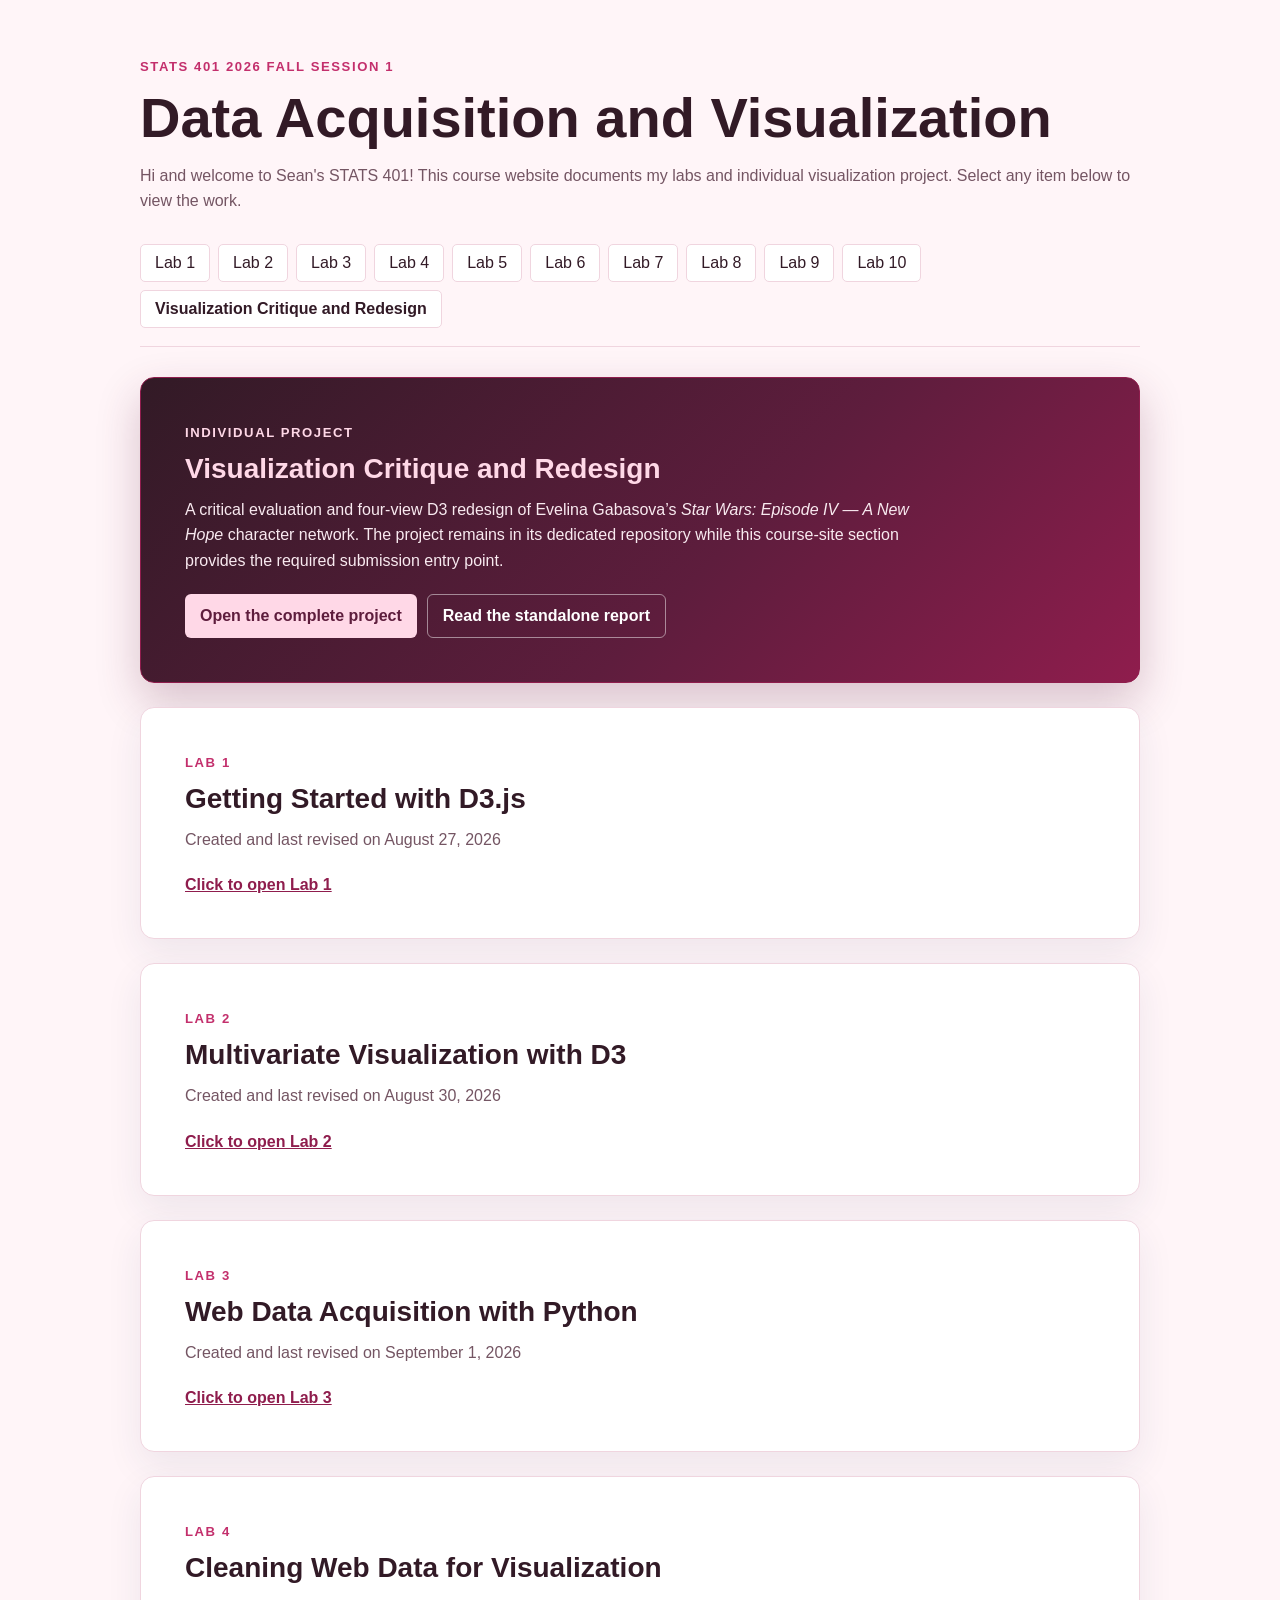
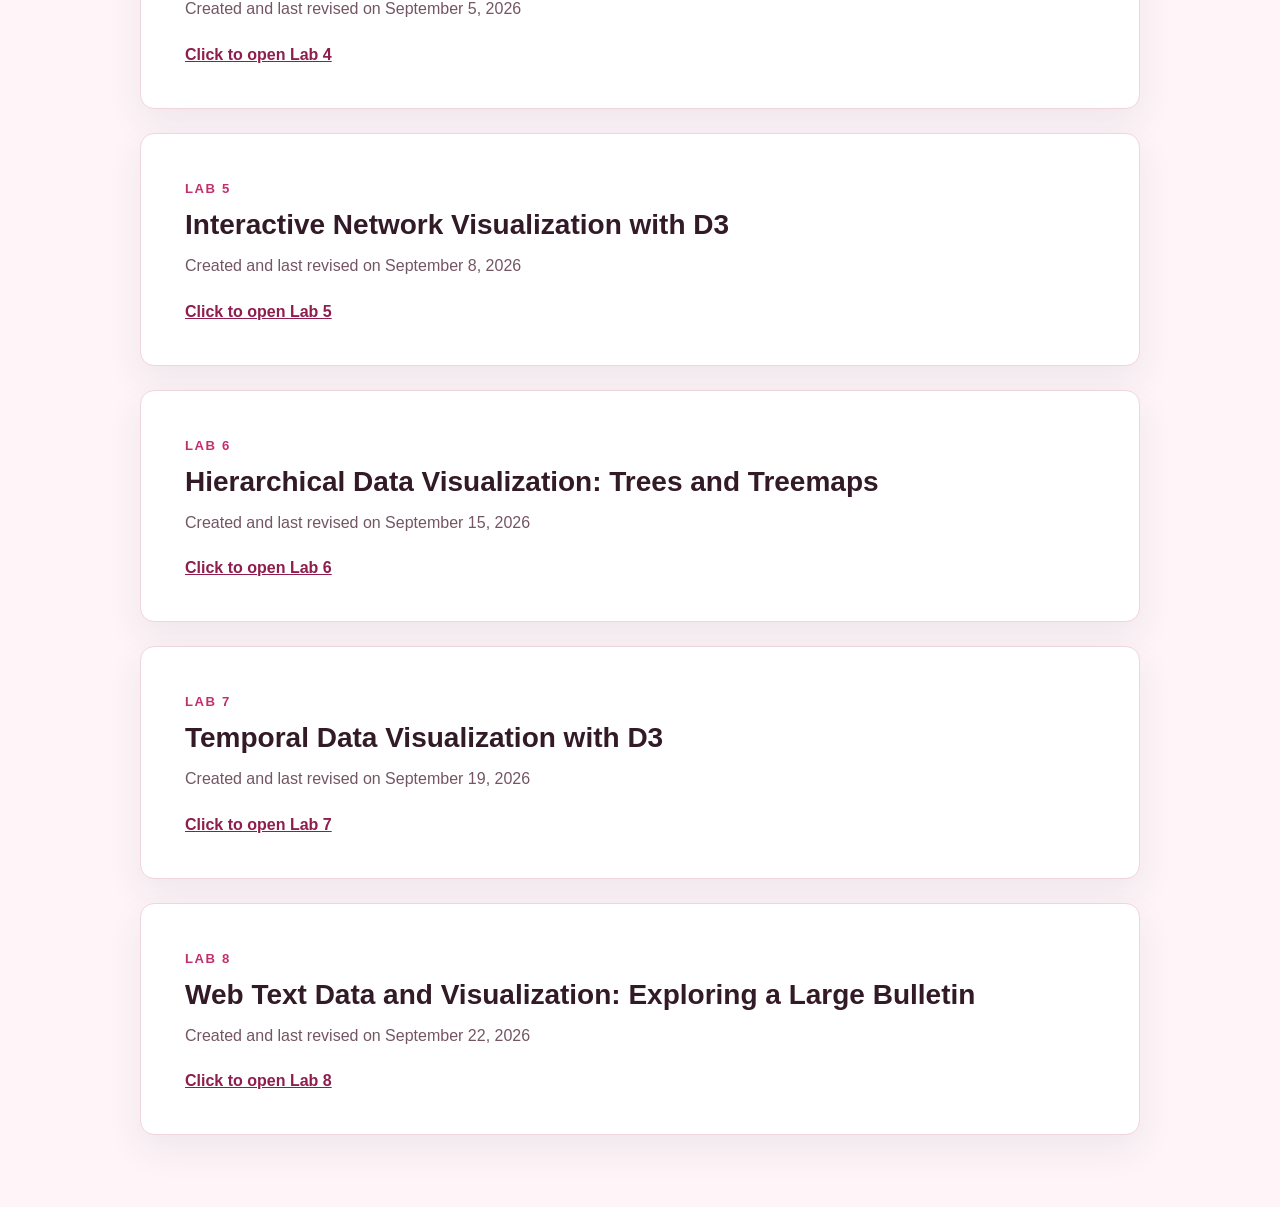
==== commit 9a286b08: "Link visualization critique project from course site" ====
--- a/index.html
+++ b/index.html
@@ -4,14 +4,14 @@
     <meta charset="UTF-8">
     <meta name="viewport" content="width=device-width, initial-scale=1.0">
     <title>STATS 401 Labs</title>
-    <link rel="stylesheet" href="css/style.css?v=17">
+    <link rel="stylesheet" href="css/style.css?v=18">
 </head>
 <body>
     <main class="page-container">
         <header class="site-header">
             <p class="course-label">STATS 401 2026 Fall Session 1</p>
             <h1>Data Acquisition and Visualization</h1>
-            <p class="site-description">Hi and welcome to Sean's STATS 401! This is my course website documenting all ten labs for STATS 401. Click on any lab to view the details, and enjoy!</p>
+            <p class="site-description">Hi and welcome to Sean's STATS 401! This course website documents my labs and individual visualization project. Select any item below to view the work.</p>
         </header>
 
         <nav class="lab-nav" aria-label="Lab navigation">
@@ -25,9 +25,20 @@
             <a href="lab8/index.html">Lab 8</a>
             <a href="lab9/index.html">Lab 9</a>
             <a href="lab10/index.html">Lab 10</a>
+            <a class="project-nav-link" href="https://seanwan514.github.io/stats401_ind_vis_project/">Visualization Critique and Redesign</a>
         </nav>
 
         <div class="lab-list">
+            <section class="content-card project-card" aria-labelledby="individual-project-title">
+                <p class="section-label">Individual Project</p>
+                <h2 id="individual-project-title">Visualization Critique and Redesign</h2>
+                <p>A critical evaluation and four-view D3 redesign of Evelina Gabasova’s <em>Star Wars: Episode IV — A New Hope</em> character network. The project remains in its dedicated repository while this course-site section provides the required submission entry point.</p>
+                <div class="project-links">
+                    <a class="project-primary-link" href="https://seanwan514.github.io/stats401_ind_vis_project/">Open the complete project</a>
+                    <a class="project-secondary-link" href="https://github.com/SeanWan514/stats401_ind_vis_project/blob/main/REPORT.md">Read the standalone report</a>
+                </div>
+            </section>
+
             <section class="content-card">
                 <p class="section-label">Lab 1</p>
                 <h2>Getting Started with D3.js</h2>
--- a/css/style.css
+++ b/css/style.css
@@ -104,6 +104,63 @@
 .lab-list {
     display: grid;
     gap: 24px;
+}
+
+.project-card {
+    color: #ffffff;
+    background: linear-gradient(135deg, #321a26 0%, #5e1d3d 58%, #8f1d4d 100%);
+    border-color: #8f1d4d;
+    box-shadow: 0 18px 44px rgba(94, 29, 61, 0.24);
+}
+
+.project-card .section-label,
+.project-card h2 {
+    color: #ffd8e7;
+}
+
+.project-card > p:not(.section-label) {
+    max-width: 760px;
+    color: #f9eaf0;
+}
+
+.project-links {
+    display: flex;
+    flex-wrap: wrap;
+    gap: 10px;
+    margin-top: 20px;
+}
+
+.project-primary-link,
+.project-secondary-link {
+    display: inline-flex;
+    align-items: center;
+    min-height: 44px;
+    padding: 10px 15px;
+    border-radius: 6px;
+    font-weight: 700;
+    text-decoration: none;
+}
+
+.project-primary-link {
+    color: #5e1d3d;
+    background: #ffd8e7;
+}
+
+.project-secondary-link {
+    color: #ffffff;
+    border: 1px solid rgba(255, 255, 255, 0.48);
+}
+
+.project-primary-link:hover,
+.project-primary-link:focus-visible,
+.project-secondary-link:hover,
+.project-secondary-link:focus-visible {
+    transform: translateY(-1px);
+    box-shadow: 0 8px 18px rgba(0, 0, 0, 0.18);
+}
+
+.project-nav-link {
+    font-weight: 700;
 }
 
 .compact-nav {
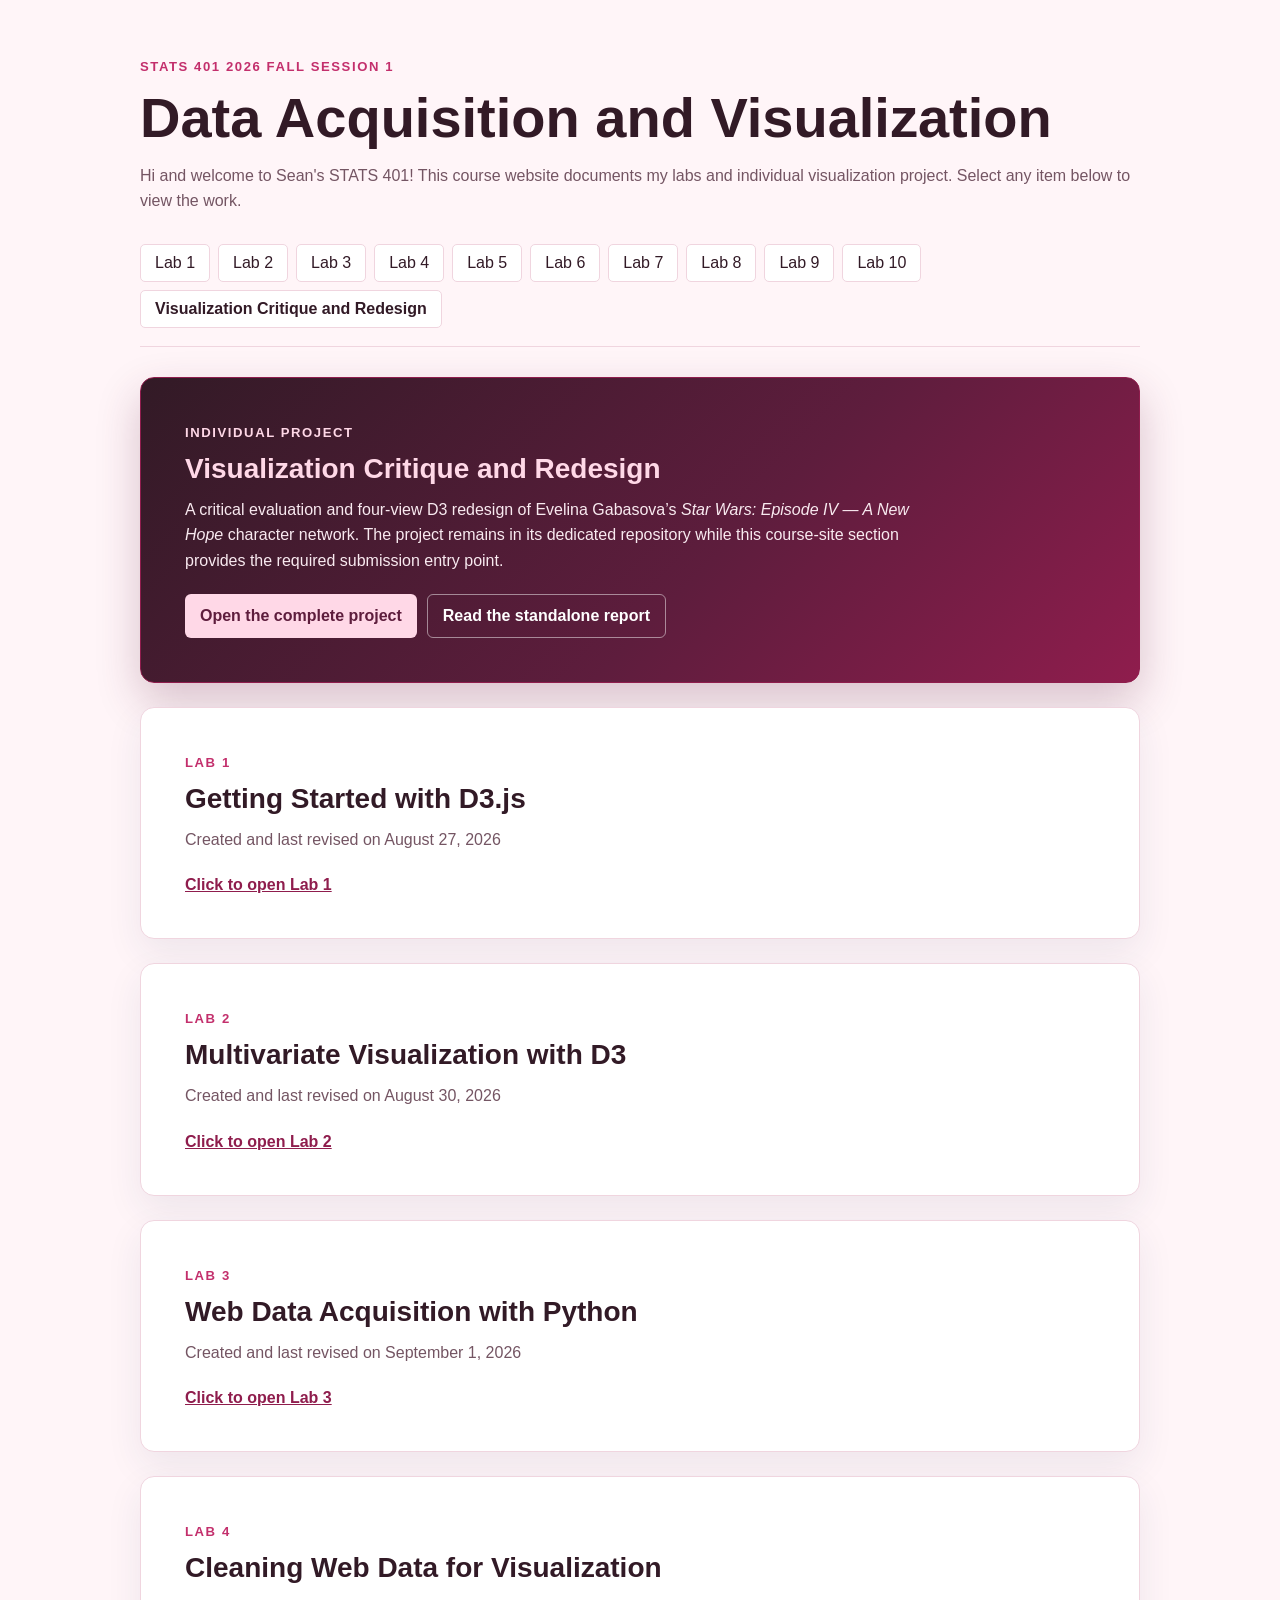
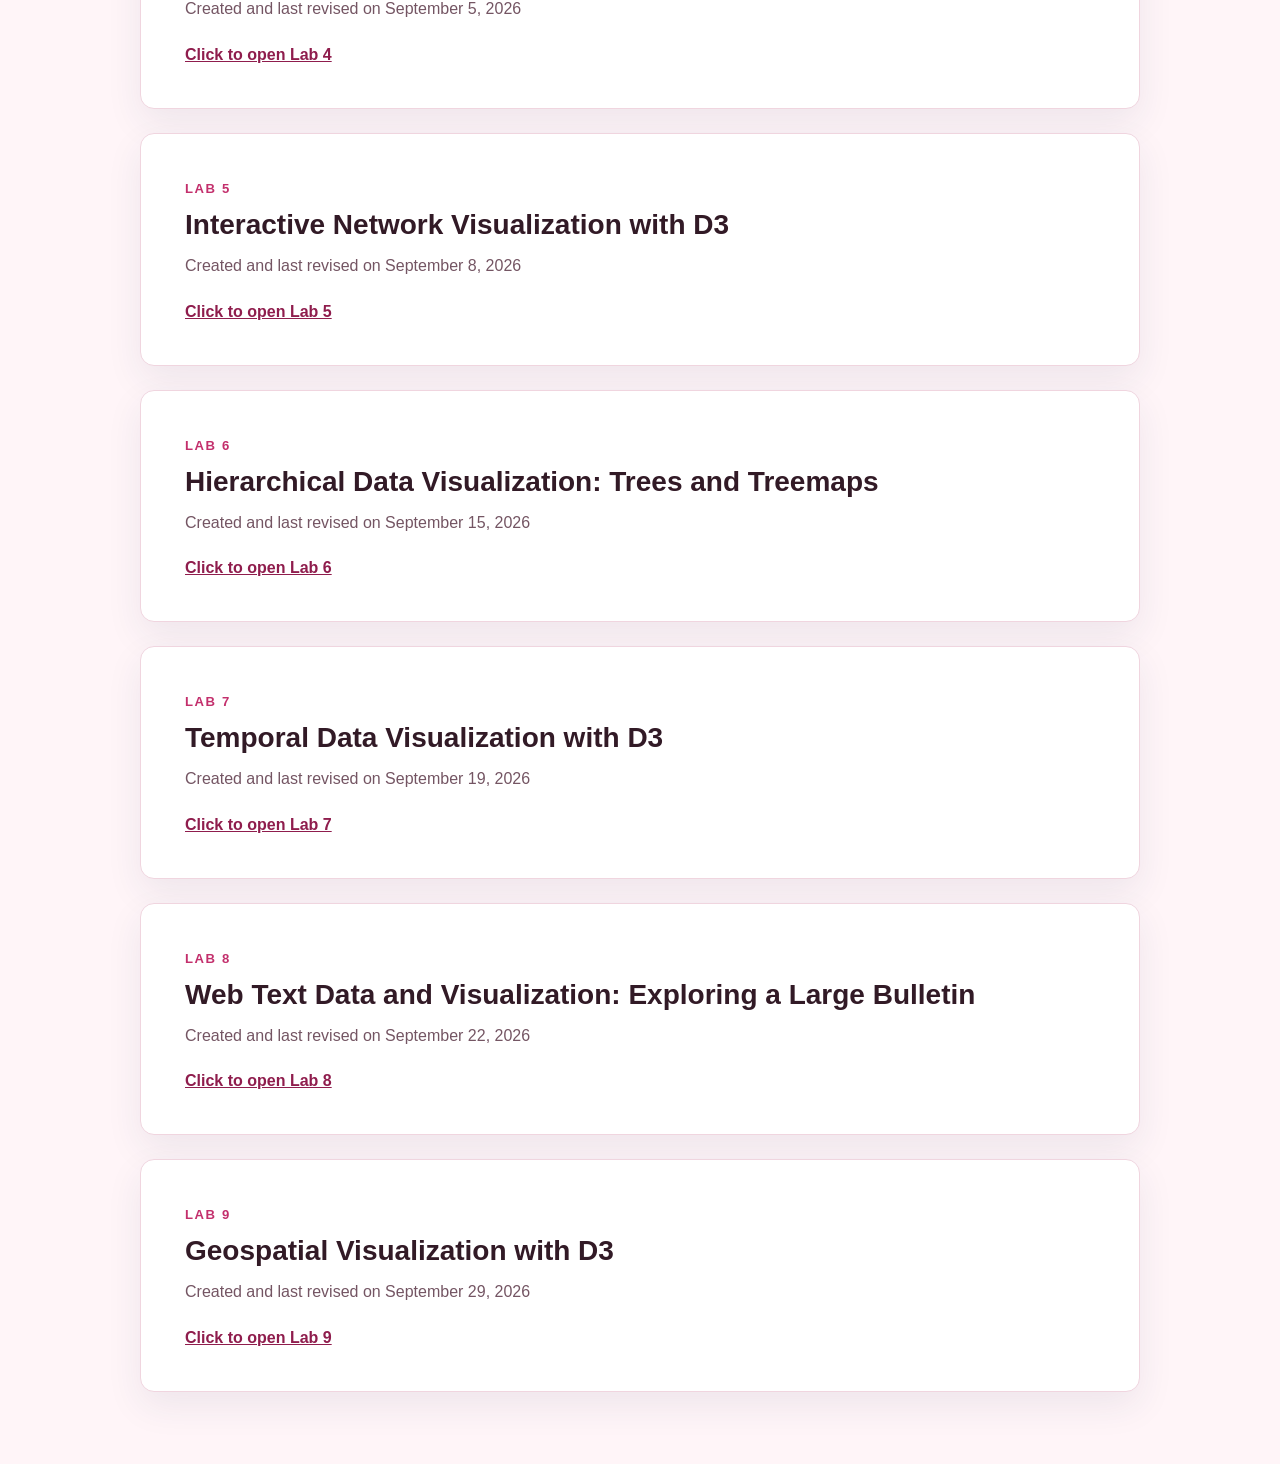
==== commit b0ba20fb: "Complete Lab 9 geospatial GDP visualization" ====
--- a/index.html
+++ b/index.html
@@ -4,7 +4,7 @@
     <meta charset="UTF-8">
     <meta name="viewport" content="width=device-width, initial-scale=1.0">
     <title>STATS 401 Labs</title>
-    <link rel="stylesheet" href="css/style.css?v=18">
+    <link rel="stylesheet" href="css/style.css?v=19">
 </head>
 <body>
     <main class="page-container">
@@ -25,11 +25,11 @@
             <a href="lab8/index.html">Lab 8</a>
             <a href="lab9/index.html">Lab 9</a>
             <a href="lab10/index.html">Lab 10</a>
-            <a class="project-nav-link" href="https://seanwan514.github.io/stats401_ind_vis_project/">Visualization Critique and Redesign</a>
+            <a class="project-nav-link" href="#visualization-critique-redesign">Visualization Critique and Redesign</a>
         </nav>
 
         <div class="lab-list">
-            <section class="content-card project-card" aria-labelledby="individual-project-title">
+            <section id="visualization-critique-redesign" class="content-card project-card" aria-labelledby="individual-project-title">
                 <p class="section-label">Individual Project</p>
                 <h2 id="individual-project-title">Visualization Critique and Redesign</h2>
                 <p>A critical evaluation and four-view D3 redesign of Evelina Gabasova’s <em>Star Wars: Episode IV — A New Hope</em> character network. The project remains in its dedicated repository while this course-site section provides the required submission entry point.</p>
@@ -94,6 +94,13 @@
                 <p>Created and last revised on September 22, 2026</p>
                 <a class="primary-link" href="lab8/index.html">Click to open Lab 8</a>
             </section>
+
+            <section class="content-card">
+                <p class="section-label">Lab 9</p>
+                <h2>Geospatial Visualization with D3</h2>
+                <p>Created and last revised on September 29, 2026</p>
+                <a class="primary-link" href="lab9/index.html">Click to open Lab 9</a>
+            </section>
         </div>
     </main>
 </body>
--- a/css/style.css
+++ b/css/style.css
@@ -107,6 +107,7 @@
 }
 
 .project-card {
+    scroll-margin-top: 24px;
     color: #ffffff;
     background: linear-gradient(135deg, #321a26 0%, #5e1d3d 58%, #8f1d4d 100%);
     border-color: #8f1d4d;
@@ -841,3 +842,45 @@
     .lab8-stat-grid, .lab8-controls { grid-template-columns: 1fr; }
     .semantic-map { min-height: 360px; }
 }
+
+/* Lab 9: geospatial GDP comparison */
+.lab9-page { width: min(1360px, calc(100% - 32px)); }
+.lab9-section { margin-top: 46px; }
+.lab9-section h2 { margin-bottom: 10px; }
+.lab9-stat-grid { display: grid; grid-template-columns: repeat(4, minmax(0, 1fr)); gap: 12px; margin: 22px 0 15px; }
+.lab9-stat-grid span { display: grid; gap: 4px; min-height: 82px; align-content: center; padding: 12px; color: var(--muted); text-align: center; background: #fff7fa; border: 1px solid var(--border); border-radius: 10px; }
+.lab9-stat-grid strong { color: var(--accent-dark); font-size: 1.35rem; }
+.source-note { color: var(--muted); font-size: .92rem; }
+.map-toolbar { display: flex; align-items: center; justify-content: space-between; gap: 18px; margin: 18px 0 12px; padding: 14px; background: #fff7fa; border: 1px solid var(--border); border-radius: 11px; }
+.map-toolbar button { flex: 0 0 auto; min-height: 42px; padding: 9px 16px; color: white; background: var(--accent-dark); border: 0; border-radius: 7px; cursor: pointer; font: inherit; font-weight: 850; }
+.map-toolbar button:hover, .map-toolbar button:focus-visible { background: var(--accent); outline: 3px solid rgba(195,47,108,.18); }
+.map-legend { flex: 1; min-width: 0; }
+.map-legend strong, .cartogram-legend strong { display: block; margin-bottom: 5px; color: var(--accent-dark); font-size: .88rem; }
+.map-legend svg { display: block; width: min(100%, 560px); height: auto; overflow: visible; }
+.cartogram-legend { margin: 18px 0 12px; padding: 14px 18px 2px; background: #fff7fa; border: 1px solid var(--border); border-radius: 11px; }
+.cartogram-legend svg { display: block; width: min(100%, 620px); height: auto; }
+.geo-chart { position: relative; overflow: hidden; width: 100%; background: radial-gradient(circle at 50% 45%, #fff 0, #fff8fb 78%); border: 1px solid var(--border); border-radius: 13px; }
+.geo-chart svg { display: block; width: 100%; height: auto; touch-action: none; }
+#lab9-tooltip { position: fixed; }
+.country-shape { stroke: #fff; stroke-width: .7px; vector-effect: non-scaling-stroke; cursor: pointer; transition: opacity 130ms ease, stroke 130ms ease, stroke-width 130ms ease; outline: none; }
+.country-shape.missing-gdp { stroke: #c9bec3; stroke-width: .45px; }
+.country-shape:hover, .country-shape:focus, .country-shape.linked-active { stroke: #111; stroke-width: 3px; opacity: 1; }
+.country-shape.linked-muted { opacity: .3; }
+.cartogram-chart { min-height: 420px; }
+.cartogram-country { cursor: pointer; outline: none; transition: opacity 130ms ease; }
+.cartogram-country circle { stroke: #fff; stroke-width: 2.2px; transition: stroke 130ms ease, stroke-width 130ms ease; }
+.cartogram-country:hover circle, .cartogram-country:focus circle, .cartogram-country.linked-active circle { stroke: #111; stroke-width: 5px; }
+.cartogram-country.linked-muted { opacity: .2; }
+.cartogram-label { fill: #fff; font-size: 10px; font-weight: 950; pointer-events: none; paint-order: stroke; stroke: rgba(55,16,33,.55); stroke-width: 2px; }
+.country-readout { margin-top: 25px; padding: 13px 17px; color: #fff; background: rgba(77,18,43,.94); border-radius: 9px; box-shadow: 0 8px 24px rgba(66,14,36,.18); }
+.lab9-writing p { line-height: 1.72; }
+
+@media (max-width: 760px) {
+    .lab9-stat-grid { grid-template-columns: 1fr 1fr; }
+    .map-toolbar { align-items: stretch; flex-direction: column; }
+    .map-toolbar button { align-self: flex-start; }
+}
+
+@media (max-width: 500px) {
+    .lab9-stat-grid { grid-template-columns: 1fr; }
+}
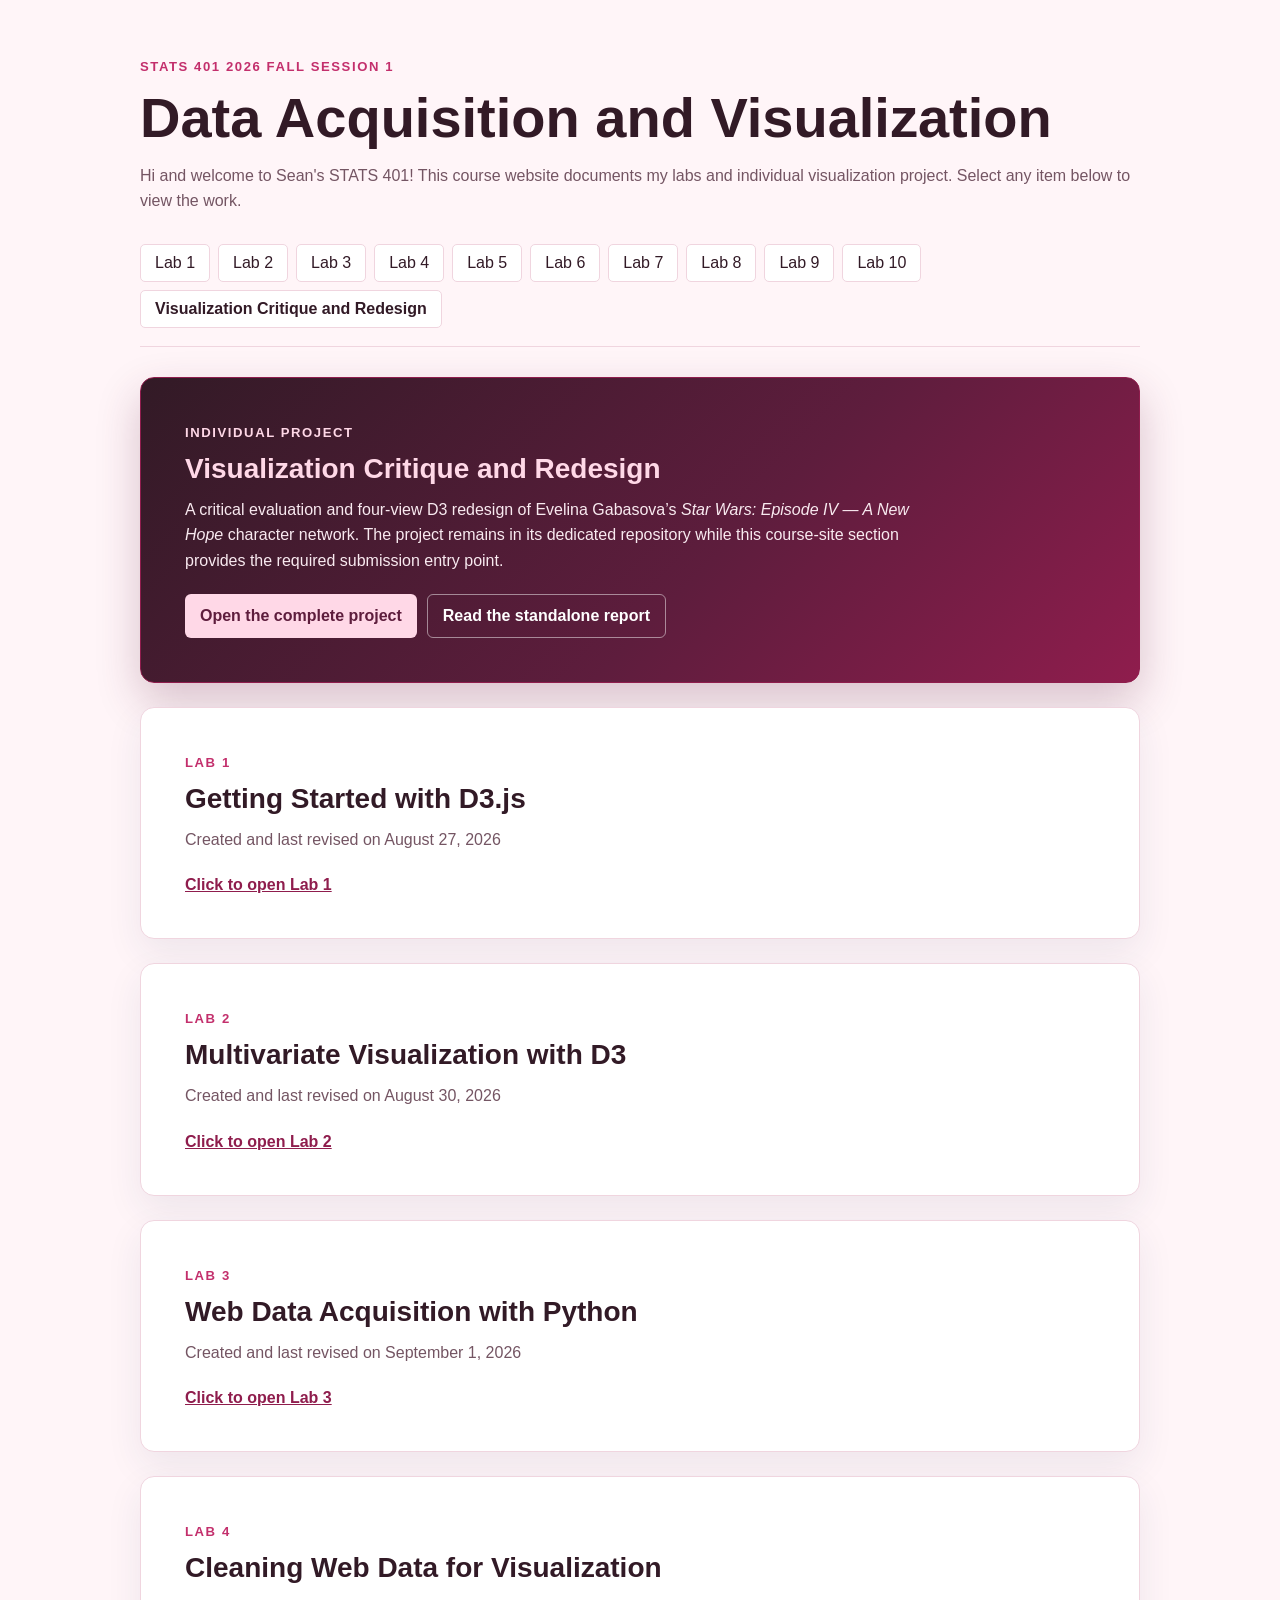
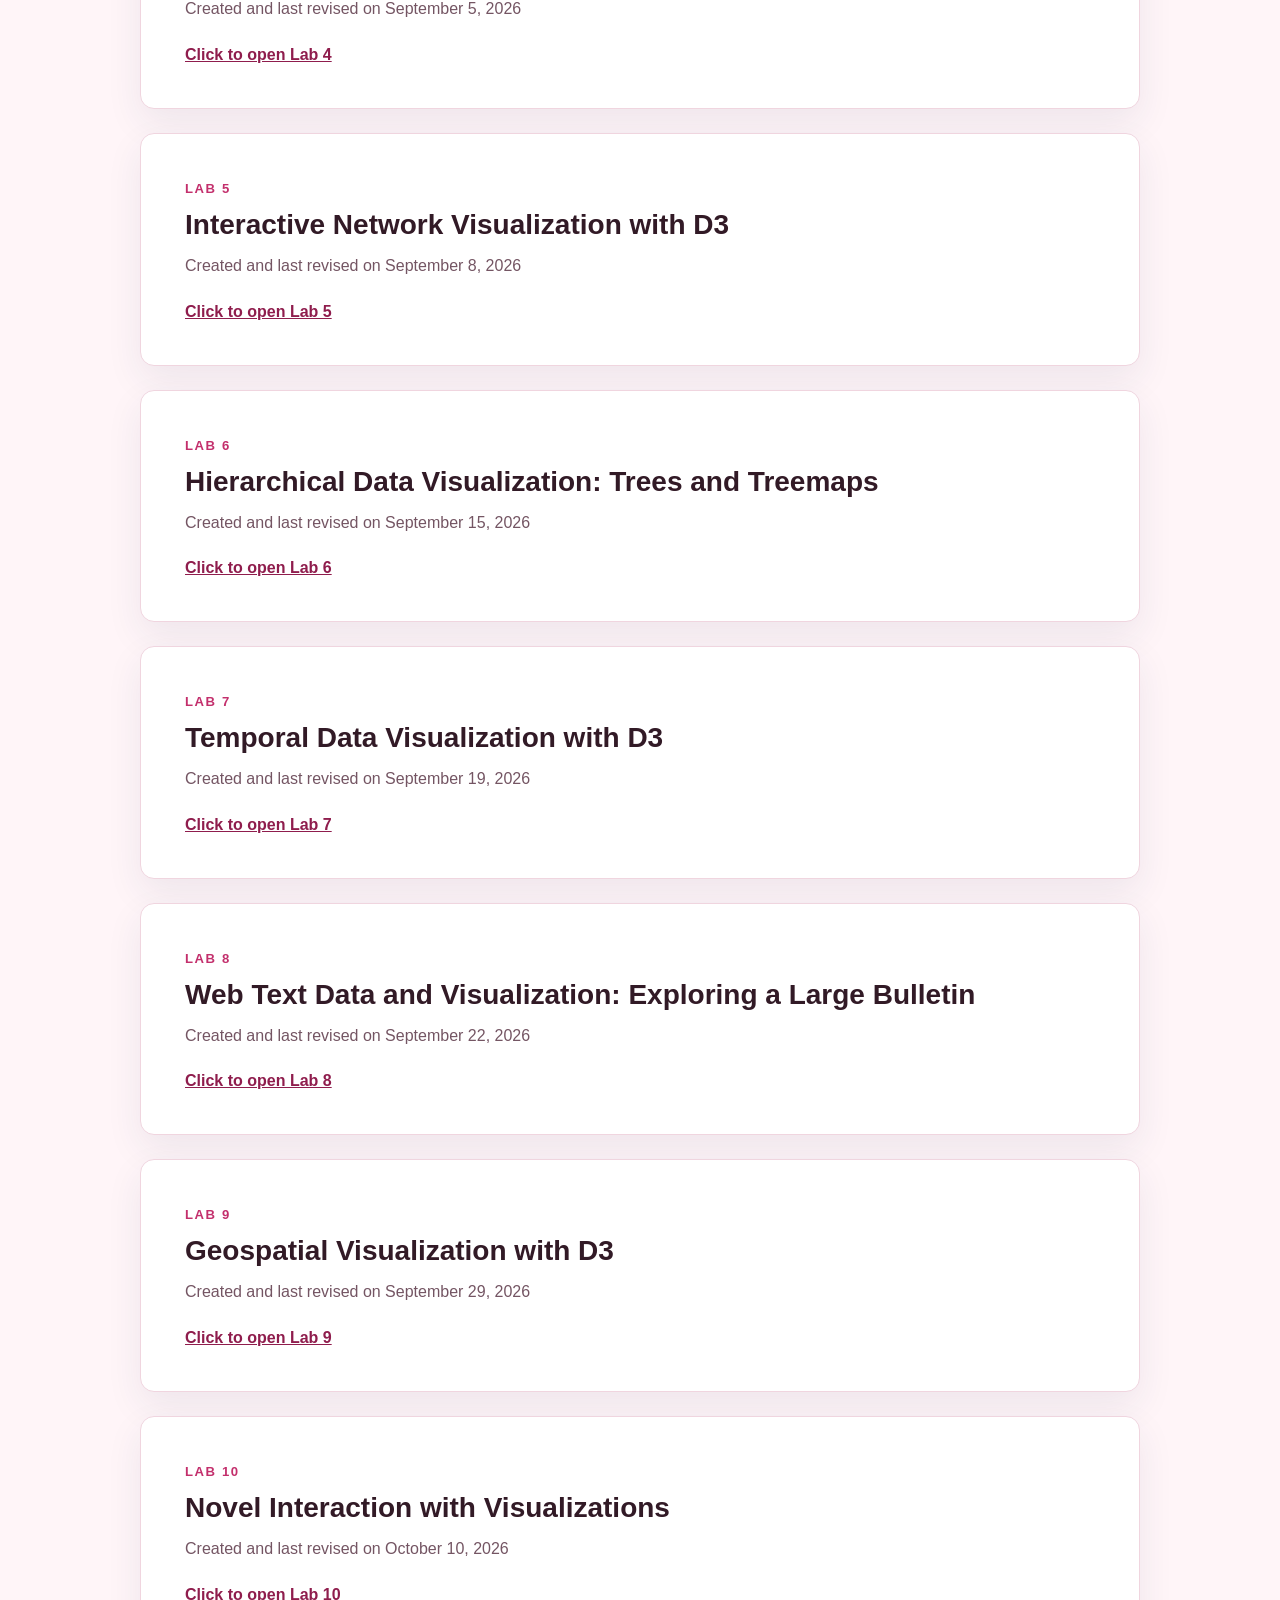
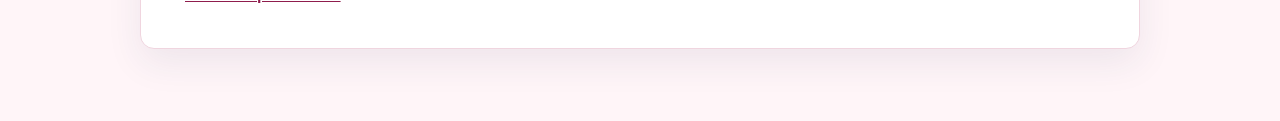
==== commit 3699a79d: "Complete Lab 10 voice interaction" ====
--- a/index.html
+++ b/index.html
@@ -4,7 +4,7 @@
     <meta charset="UTF-8">
     <meta name="viewport" content="width=device-width, initial-scale=1.0">
     <title>STATS 401 Labs</title>
-    <link rel="stylesheet" href="css/style.css?v=19">
+    <link rel="stylesheet" href="css/style.css?v=21">
 </head>
 <body>
     <main class="page-container">
@@ -101,6 +101,13 @@
                 <p>Created and last revised on September 29, 2026</p>
                 <a class="primary-link" href="lab9/index.html">Click to open Lab 9</a>
             </section>
+
+            <section class="content-card">
+                <p class="section-label">Lab 10</p>
+                <h2>Novel Interaction with Visualizations</h2>
+                <p>Created and last revised on October 10, 2026</p>
+                <a class="primary-link" href="lab10/index.html">Click to open Lab 10</a>
+            </section>
         </div>
     </main>
 </body>
--- a/css/style.css
+++ b/css/style.css
@@ -866,13 +866,13 @@
 .country-shape.missing-gdp { stroke: #c9bec3; stroke-width: .45px; }
 .country-shape:hover, .country-shape:focus, .country-shape.linked-active { stroke: #111; stroke-width: 3px; opacity: 1; }
 .country-shape.linked-muted { opacity: .3; }
-.cartogram-chart { min-height: 420px; }
+.cartogram-chart { min-height: 460px; background: radial-gradient(circle at 50% 45%, #f9fbf7 0, #eef4f0 82%); }
 .cartogram-country { cursor: pointer; outline: none; transition: opacity 130ms ease; }
-.cartogram-country circle { stroke: #fff; stroke-width: 2.2px; transition: stroke 130ms ease, stroke-width 130ms ease; }
-.cartogram-country:hover circle, .cartogram-country:focus circle, .cartogram-country.linked-active circle { stroke: #111; stroke-width: 5px; }
+.cartogram-country path { stroke: #fff; stroke-width: 1.05px; vector-effect: non-scaling-stroke; transition: stroke 130ms ease, stroke-width 130ms ease; }
+.cartogram-country.missing-gdp path { stroke: #b9b8b2; stroke-width: .55px; }
+.cartogram-country:hover path, .cartogram-country:focus path, .cartogram-country.linked-active path { stroke: #111; stroke-width: 3.5px; }
 .cartogram-country.linked-muted { opacity: .2; }
 .cartogram-label { fill: #fff; font-size: 10px; font-weight: 950; pointer-events: none; paint-order: stroke; stroke: rgba(55,16,33,.55); stroke-width: 2px; }
-.country-readout { margin-top: 25px; padding: 13px 17px; color: #fff; background: rgba(77,18,43,.94); border-radius: 9px; box-shadow: 0 8px 24px rgba(66,14,36,.18); }
 .lab9-writing p { line-height: 1.72; }
 
 @media (max-width: 760px) {
@@ -884,3 +884,52 @@
 @media (max-width: 500px) {
     .lab9-stat-grid { grid-template-columns: 1fr; }
 }
+
+/* Lab 10: novel voice interaction */
+.lab10-page { width: min(1280px, calc(100% - 32px)); }
+.lab10-section { margin-top: 44px; }
+.lab10-summary { display: grid; grid-template-columns: repeat(4, minmax(0, 1fr)); gap: 12px; margin: 22px 0 0; }
+.lab10-summary span { display: grid; gap: 5px; min-height: 82px; align-content: center; padding: 13px; color: var(--muted); text-align: center; background: #fff7fa; border: 1px solid var(--border); border-radius: 10px; }
+.lab10-summary strong { color: var(--accent-dark); }
+.voice-panel { margin-top: 20px; padding: 20px; background: linear-gradient(145deg, #fff7fa, #fffdfd); border: 1px solid var(--border); border-radius: 14px; box-shadow: 0 10px 30px rgba(112, 27, 63, .06); }
+.voice-panel-header { display: flex; align-items: center; justify-content: space-between; gap: 18px; }
+.voice-buttons { display: flex; flex-wrap: wrap; gap: 9px; }
+.voice-buttons button { min-height: 43px; padding: 9px 14px; color: #fff; background: var(--accent-dark); border: 1px solid var(--accent-dark); border-radius: 8px; cursor: pointer; font: inherit; font-weight: 850; }
+.voice-buttons button:nth-child(2), .voice-buttons button:nth-child(3) { color: var(--accent-dark); background: #fff; }
+.voice-buttons button:hover:not(:disabled), .voice-buttons button:focus-visible:not(:disabled) { color: #fff; background: var(--accent); outline: 3px solid rgba(195, 47, 108, .17); outline-offset: 2px; }
+.voice-buttons button:disabled { cursor: not-allowed; opacity: .45; }
+.voice-support { max-width: 390px; margin: 0; color: #326b4d; font-size: .88rem; font-weight: 750; line-height: 1.5; }
+.voice-support.unsupported { color: #9a3f4d; }
+.voice-feedback { display: grid; grid-template-columns: repeat(3, minmax(0, 1fr)); gap: 12px; margin: 18px 0; }
+.voice-feedback > div { display: grid; min-height: 90px; align-content: center; gap: 6px; padding: 14px 16px; background: #fff; border: 1px solid var(--border); border-radius: 10px; }
+.voice-feedback span { color: var(--muted); font-size: .78rem; font-weight: 850; letter-spacing: .06em; text-transform: uppercase; }
+.voice-feedback strong { color: var(--text); line-height: 1.45; overflow-wrap: anywhere; }
+.voice-feedback strong[data-tone="listening"] { color: #a61b55; }
+.voice-feedback strong[data-tone="success"] { color: #326b4d; }
+.voice-feedback strong[data-tone="error"] { color: #a33b4c; }
+.voice-command-guide { padding: 15px 17px; background: #fff1f6; border-left: 5px solid var(--accent); border-radius: 8px; }
+.voice-command-guide h3 { margin: 0 0 10px; color: var(--accent-dark); font-size: 1rem; }
+.voice-command-guide ul { display: grid; grid-template-columns: repeat(3, minmax(0, 1fr)); gap: 8px 18px; margin: 0; padding-left: 20px; color: var(--muted); }
+.voice-command-guide code { padding: 2px 5px; color: var(--accent-dark); background: #fff; border: 1px solid var(--border); border-radius: 4px; font-family: inherit; font-weight: 800; }
+.voice-privacy { margin: 15px 0 0; color: var(--muted); font-size: .9rem; line-height: 1.6; }
+.fallback-grid { display: grid; grid-template-columns: repeat(2, minmax(0, 1fr)); gap: 12px; margin-top: 18px; }
+.fallback-grid div { display: grid; gap: 5px; padding: 15px 17px; color: var(--muted); background: #fff7fa; border: 1px solid var(--border); border-radius: 9px; line-height: 1.5; }
+.fallback-grid strong { color: var(--accent-dark); }
+.temporal-node.voice-selected circle { stroke: #111; stroke-width: 9px; filter: drop-shadow(0 0 10px rgba(195, 47, 108, .72)); }
+.temporal-node.voice-muted { opacity: .13; }
+.temporal-link.voice-selected { stroke-opacity: 1 !important; }
+.temporal-link.voice-muted { opacity: .05 !important; }
+.lab10-writing p { line-height: 1.68; }
+
+@media (max-width: 900px) {
+    .lab10-summary, .voice-feedback { grid-template-columns: repeat(2, minmax(0, 1fr)); }
+    .voice-panel-header { align-items: flex-start; flex-direction: column; }
+    .voice-support { max-width: none; }
+    .voice-command-guide ul { grid-template-columns: repeat(2, minmax(0, 1fr)); }
+}
+
+@media (max-width: 640px) {
+    .lab10-summary, .voice-feedback, .voice-command-guide ul, .fallback-grid { grid-template-columns: 1fr; }
+    .voice-buttons { display: grid; width: 100%; }
+    .voice-buttons button { width: 100%; }
+}
